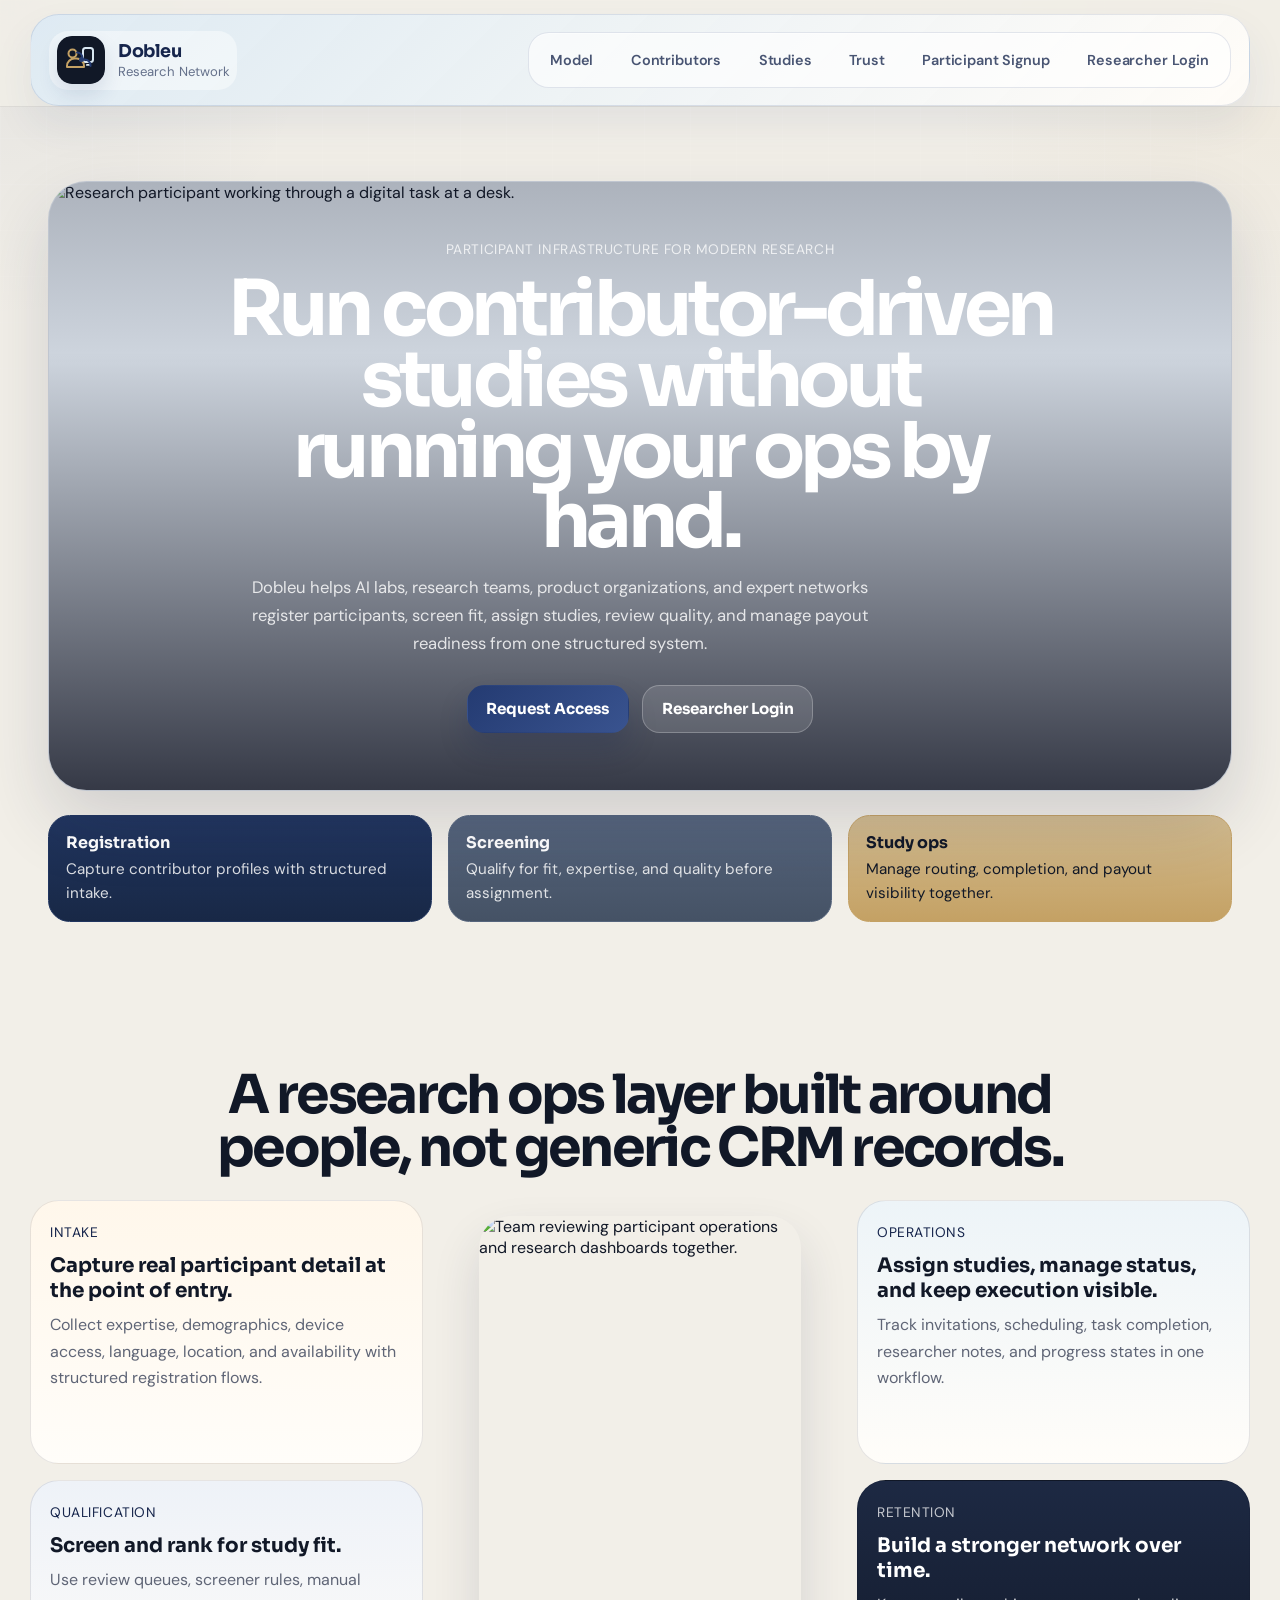
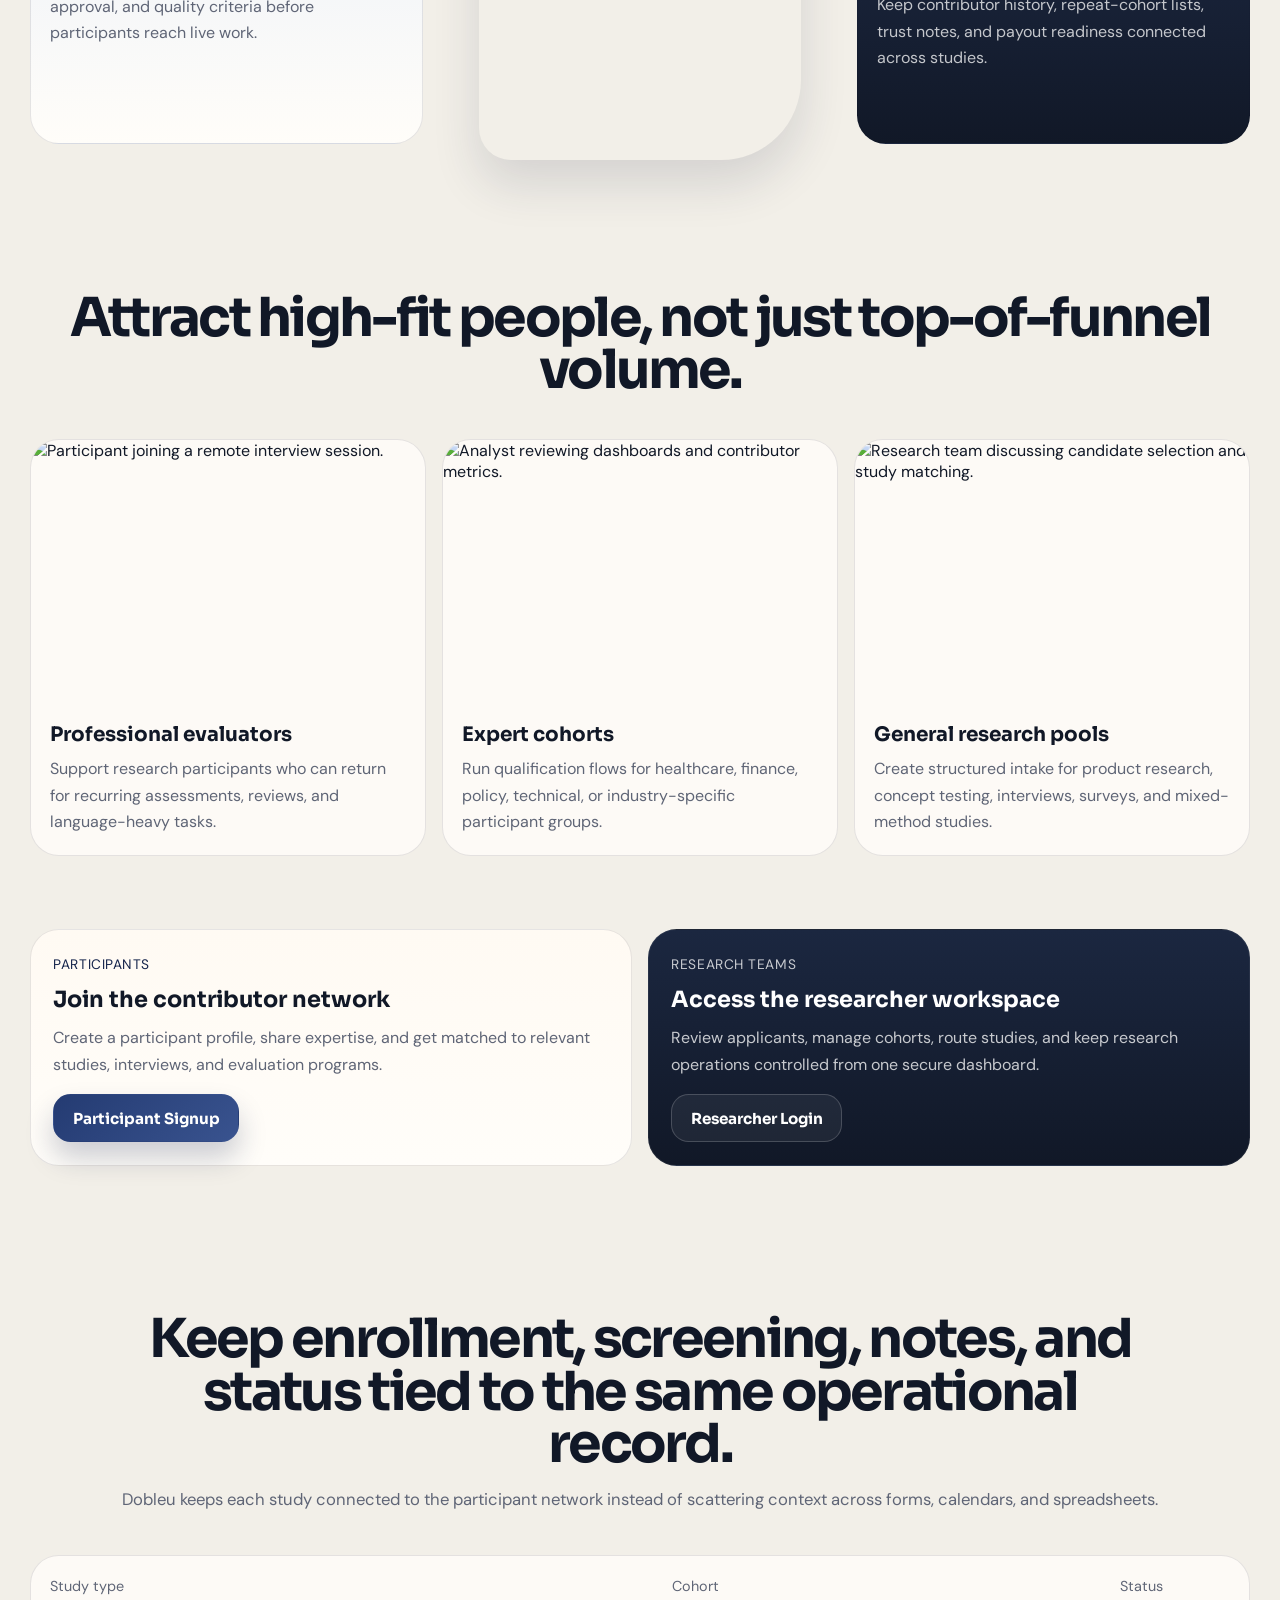
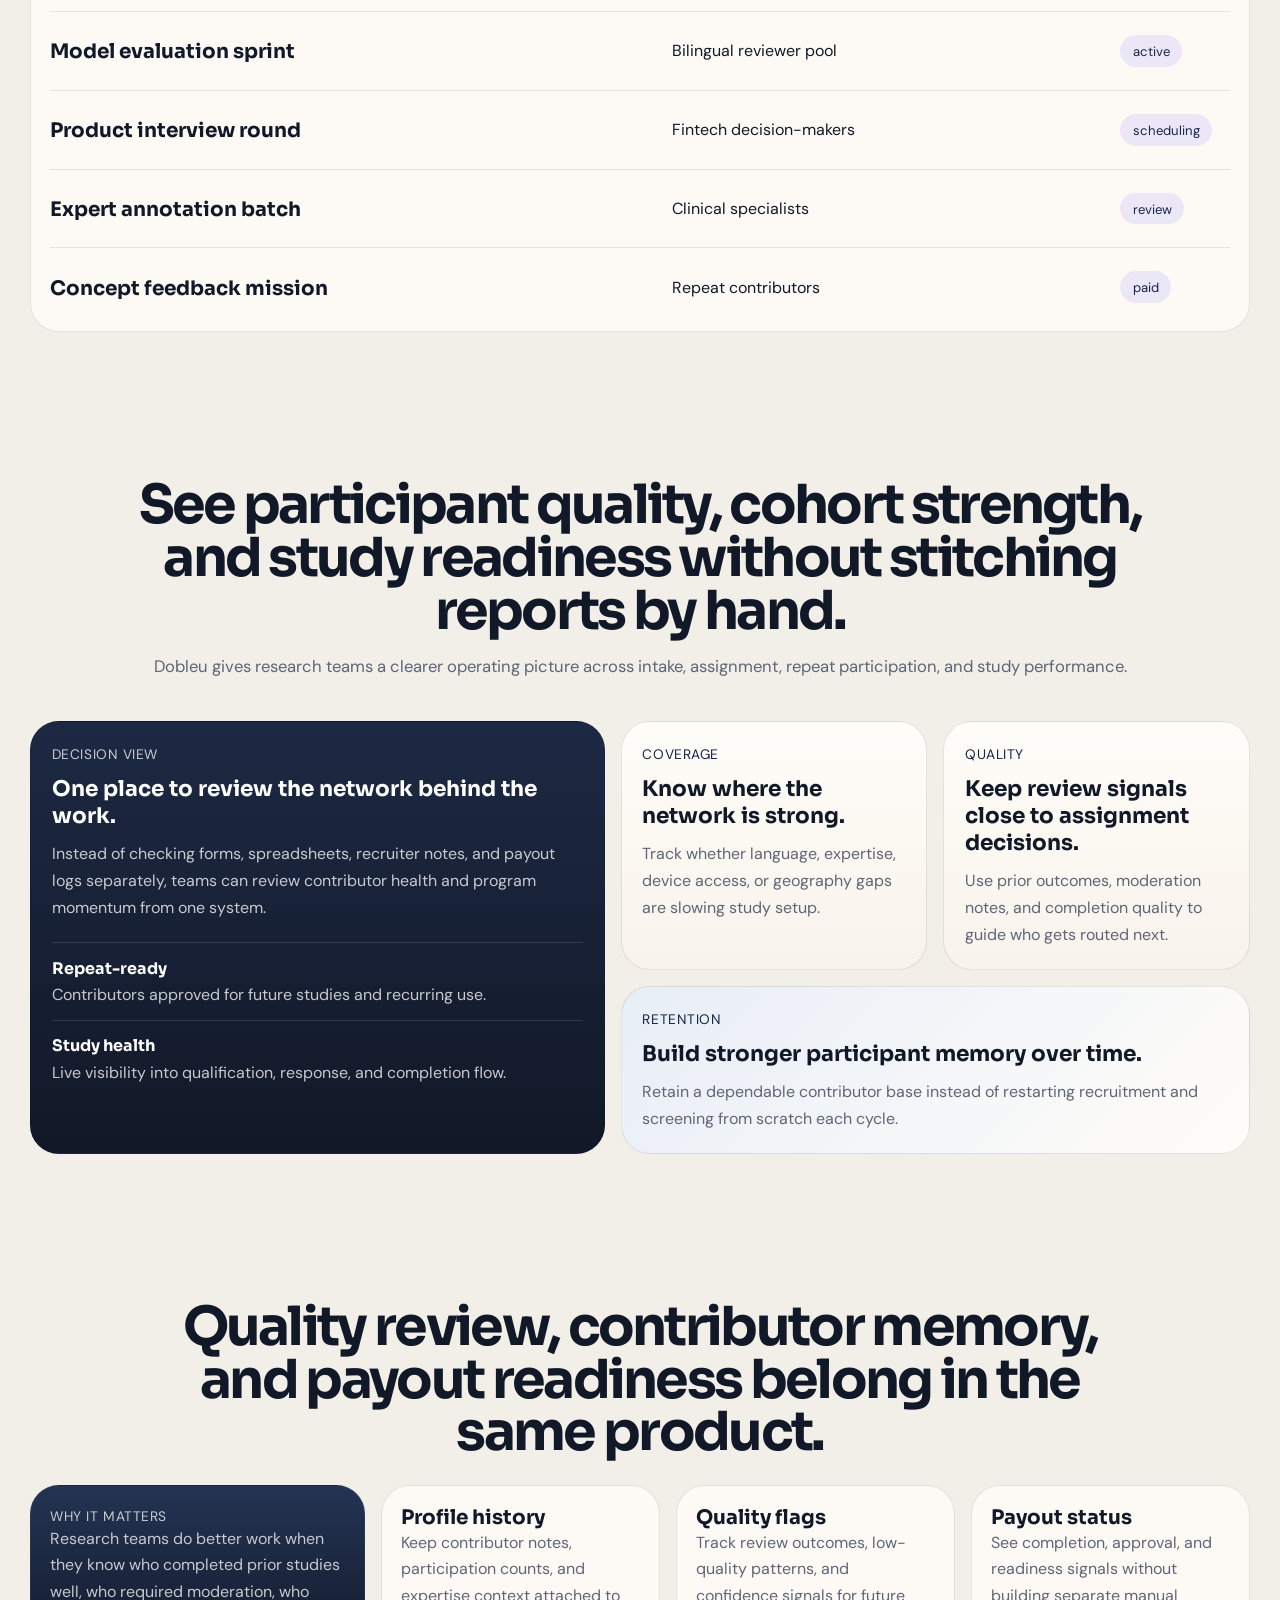
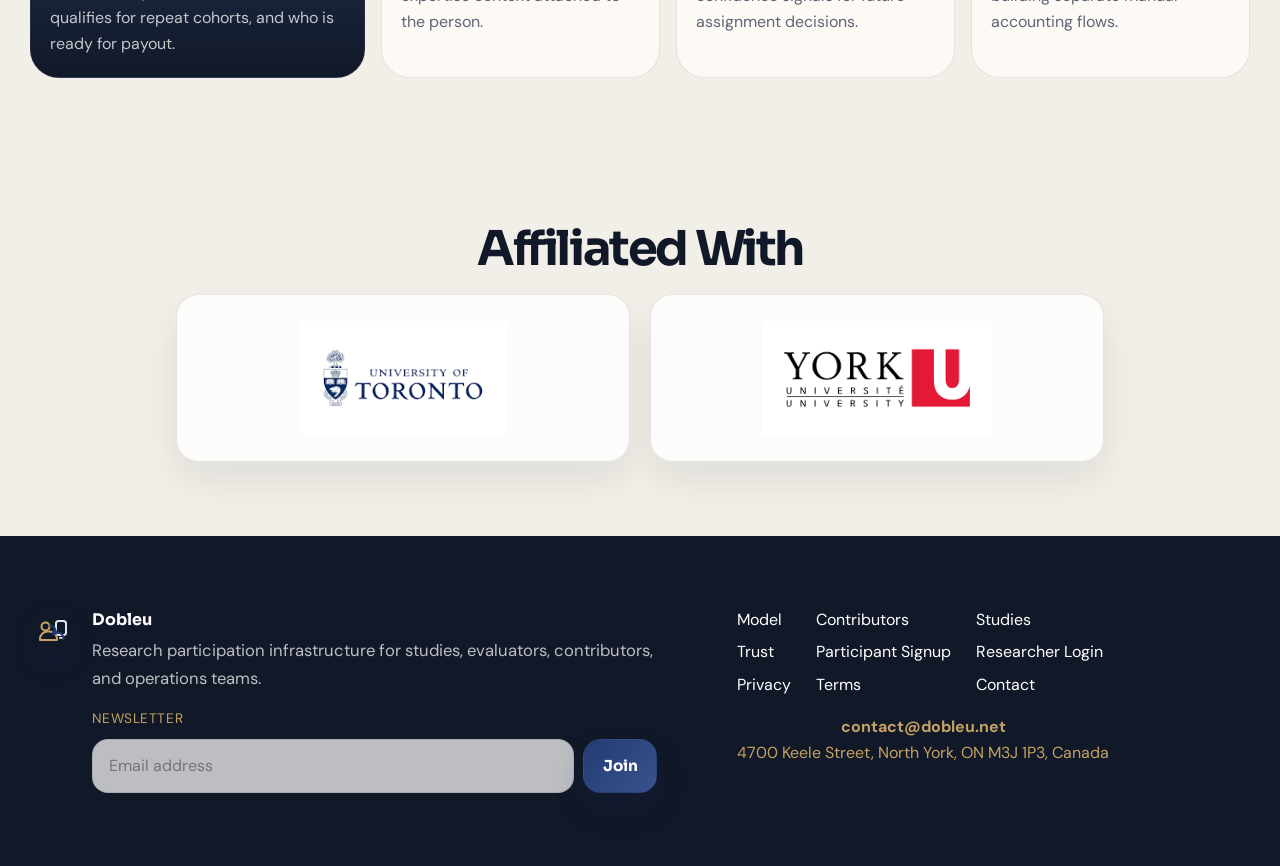
==== index.html @ b77b62df "Refine Dobleu website navigation and content" ====
<!DOCTYPE html>
<html lang="en">
<head>
  <meta charset="UTF-8">
  <meta name="viewport" content="width=device-width, initial-scale=1.0">
  <meta name="description" content="Dobleu is a research participation platform for vetted contributors, study operations, AI evaluations, and expert feedback programs.">
  <title>Dobleu | Research Network</title>
  <link rel="preconnect" href="https://fonts.googleapis.com">
  <link rel="preconnect" href="https://fonts.gstatic.com" crossorigin>
  <link href="https://fonts.googleapis.com/css2?family=Sora:wght@500;600;700;800&family=DM+Sans:wght@400;500;700&display=swap" rel="stylesheet">
  <link rel="icon" href="logo-mark.svg" type="image/svg+xml">
  <link rel="stylesheet" href="style.css">
</head>
<body>
  <div class="site-chrome"></div>
  <header class="site-header">
    <div class="shell nav-shell">
      <a class="brand-link" href="./index.html" aria-label="Dobleu home">
        <img class="brand-mark" src="logo-mark.svg" alt="Dobleu logo">
        <div class="brand-copy">
          <span class="brand-name">Dobleu</span>
          <span class="brand-subtitle">Research Network</span>
        </div>
      </a>
      <nav class="main-nav" aria-label="Primary navigation">
        <a href="./index.html#platform">Model</a>
        <a href="./index.html#contributors">Contributors</a>
        <a href="./index.html#studies">Studies</a>
        <a href="./index.html#trust">Trust</a>
        <a href="./participant-signup.html">Participant Signup</a>
        <a href="./researcher-login.html">Researcher Login</a>
      </nav>
    </div>
  </header>

  <main>
    <section class="hero-grid">
      <div class="shell hero-shell">
        <div class="hero-surface">
          <img class="hero-background-image" src="https://images.pexels.com/photos/3184465/pexels-photo-3184465.jpeg?auto=compress&cs=tinysrgb&w=1600" alt="Research participant working through a digital task at a desk.">
          <div class="hero-surface-overlay">
            <div class="hero-copy">
              <span class="eyebrow">Participant infrastructure for modern research</span>
              <h1>Run contributor-driven studies without running your ops by hand.</h1>
              <p class="hero-intro">Dobleu helps AI labs, research teams, product organizations, and expert networks register participants, screen fit, assign studies, review quality, and manage payout readiness from one structured system.</p>
              <div class="hero-actions">
                <a class="button button-solid" href="./contact.html">Request Access</a>
                <a class="button button-outline" href="./researcher-login.html">Researcher Login</a>
              </div>
            </div>
          </div>
        </div>

        <div class="hero-proof">
          <div class="hero-proof-item hero-proof-navy">
            <strong>Registration</strong>
            <span>Capture contributor profiles with structured intake.</span>
          </div>
          <div class="hero-proof-item hero-proof-slate">
            <strong>Screening</strong>
            <span>Qualify for fit, expertise, and quality before assignment.</span>
          </div>
          <div class="hero-proof-item hero-proof-gold">
            <strong>Study ops</strong>
            <span>Manage routing, completion, and payout visibility together.</span>
          </div>
        </div>
      </div>
    </section>

    <section class="platform-stage" id="platform">
      <div class="shell platform-shell">
        <div class="section-heading section-heading-tight">
          <h2>A research ops layer built around people, not generic CRM records.</h2>
        </div>
        <div class="platform-frame">
          <div class="platform-column">
            <article class="tile tile-cream">
              <span class="mini-label">Intake</span>
              <h3>Capture real participant detail at the point of entry.</h3>
              <p>Collect expertise, demographics, device access, language, location, and availability with structured registration flows.</p>
            </article>
            <article class="tile tile-lilac">
              <span class="mini-label">Qualification</span>
              <h3>Screen and rank for study fit.</h3>
              <p>Use review queues, screener rules, manual approval, and quality criteria before participants reach live work.</p>
            </article>
          </div>
          <div class="platform-center">
            <figure class="platform-photo">
              <img src="https://images.pexels.com/photos/3183153/pexels-photo-3183153.jpeg?auto=compress&cs=tinysrgb&w=1200" alt="Team reviewing participant operations and research dashboards together.">
            </figure>
          </div>
          <div class="platform-column">
            <article class="tile tile-sky">
              <span class="mini-label">Operations</span>
              <h3>Assign studies, manage status, and keep execution visible.</h3>
              <p>Track invitations, scheduling, task completion, researcher notes, and progress states in one workflow.</p>
            </article>
            <article class="tile tile-ink">
              <span class="mini-label">Retention</span>
              <h3>Build a stronger network over time.</h3>
              <p>Keep contributor history, repeat-cohort lists, trust notes, and payout readiness connected across studies.</p>
            </article>
          </div>
        </div>
      </div>
    </section>

    <section class="contributors-stage" id="contributors">
      <div class="shell contributors-shell">
        <div class="section-heading">
          <h2>Attract high-fit people, not just top-of-funnel volume.</h2>
        </div>
        <div class="contributors-grid">
          <article class="contributor-card">
            <img class="card-image" src="https://images.unsplash.com/photo-1516321318423-f06f85e504b3?auto=format&fit=crop&w=1200&q=80" alt="Participant joining a remote interview session.">
            <h3>Professional evaluators</h3>
            <p>Support research participants who can return for recurring assessments, reviews, and language-heavy tasks.</p>
          </article>
          <article class="contributor-card">
            <img class="card-image" src="https://images.unsplash.com/photo-1552664730-d307ca884978?auto=format&fit=crop&w=1200&q=80" alt="Analyst reviewing dashboards and contributor metrics.">
            <h3>Expert cohorts</h3>
            <p>Run qualification flows for healthcare, finance, policy, technical, or industry-specific participant groups.</p>
          </article>
          <article class="contributor-card">
            <img class="card-image" src="https://images.unsplash.com/photo-1522202176988-66273c2fd55f?auto=format&fit=crop&w=1200&q=80" alt="Research team discussing candidate selection and study matching.">
            <h3>General research pools</h3>
            <p>Create structured intake for product research, concept testing, interviews, surveys, and mixed-method studies.</p>
          </article>
        </div>
      </div>
    </section>

    <section class="access-stage">
      <div class="shell access-shell">
        <article class="access-card access-card-participant">
          <span class="mini-label">Participants</span>
          <h3>Join the contributor network</h3>
          <p>Create a participant profile, share expertise, and get matched to relevant studies, interviews, and evaluation programs.</p>
          <a class="button button-solid" href="./participant-signup.html">Participant Signup</a>
        </article>
        <article class="access-card access-card-researcher">
          <span class="mini-label">Research teams</span>
          <h3>Access the researcher workspace</h3>
          <p>Review applicants, manage cohorts, route studies, and keep research operations controlled from one secure dashboard.</p>
          <a class="button button-outline-dark" href="./researcher-login.html">Researcher Login</a>
        </article>
      </div>
    </section>

    <section class="studies-stage" id="studies">
      <div class="shell studies-shell">
        <div class="section-heading section-heading-wide">
          <h2>Keep enrollment, screening, notes, and status tied to the same operational record.</h2>
          <p class="section-copy">Dobleu keeps each study connected to the participant network instead of scattering context across forms, calendars, and spreadsheets.</p>
        </div>
        <div class="study-board">
          <div class="study-row study-row-head">
            <span>Study type</span>
            <span>Cohort</span>
            <span>Status</span>
          </div>
          <div class="study-row">
            <strong>Model evaluation sprint</strong>
            <span>Bilingual reviewer pool</span>
            <em>active</em>
          </div>
          <div class="study-row">
            <strong>Product interview round</strong>
            <span>Fintech decision-makers</span>
            <em>scheduling</em>
          </div>
          <div class="study-row">
            <strong>Expert annotation batch</strong>
            <span>Clinical specialists</span>
            <em>review</em>
          </div>
          <div class="study-row">
            <strong>Concept feedback mission</strong>
            <span>Repeat contributors</span>
            <em>paid</em>
          </div>
        </div>
      </div>
    </section>

    <section class="insight-stage" id="insights">
      <div class="shell insight-shell">
        <div class="section-heading section-heading-wide">
          <h2>See participant quality, cohort strength, and study readiness without stitching reports by hand.</h2>
          <p class="section-copy">Dobleu gives research teams a clearer operating picture across intake, assignment, repeat participation, and study performance.</p>
        </div>
        <div class="insight-layout">
          <article class="insight-summary">
            <span class="mini-label">Decision view</span>
            <h3>One place to review the network behind the work.</h3>
            <p>Instead of checking forms, spreadsheets, recruiter notes, and payout logs separately, teams can review contributor health and program momentum from one system.</p>
            <div class="insight-metrics">
              <div>
                <strong>Repeat-ready</strong>
                <span>Contributors approved for future studies and recurring use.</span>
              </div>
              <div>
                <strong>Study health</strong>
                <span>Live visibility into qualification, response, and completion flow.</span>
              </div>
            </div>
          </article>
          <div class="insight-cards">
            <article class="insight-card">
              <span class="mini-label">Coverage</span>
              <h3>Know where the network is strong.</h3>
              <p>Track whether language, expertise, device access, or geography gaps are slowing study setup.</p>
            </article>
            <article class="insight-card">
              <span class="mini-label">Quality</span>
              <h3>Keep review signals close to assignment decisions.</h3>
              <p>Use prior outcomes, moderation notes, and completion quality to guide who gets routed next.</p>
            </article>
            <article class="insight-card insight-card-highlight">
              <span class="mini-label">Retention</span>
              <h3>Build stronger participant memory over time.</h3>
              <p>Retain a dependable contributor base instead of restarting recruitment and screening from scratch each cycle.</p>
            </article>
          </div>
        </div>
      </div>
    </section>

    <section class="trust-stage" id="trust">
      <div class="shell trust-shell">
        <div class="section-heading section-heading-tight">
          <h2>Quality review, contributor memory, and payout readiness belong in the same product.</h2>
        </div>
        <div class="trust-layout">
          <article class="trust-card trust-card-dark">
            <span class="mini-label">Why it matters</span>
            <p>Research teams do better work when they know who completed prior studies well, who required moderation, who qualifies for repeat cohorts, and who is ready for payout.</p>
          </article>
          <article class="trust-card">
            <strong>Profile history</strong>
            <p>Keep contributor notes, participation counts, and expertise context attached to the person.</p>
          </article>
          <article class="trust-card">
            <strong>Quality flags</strong>
            <p>Track review outcomes, low-quality patterns, and confidence signals for future assignment decisions.</p>
          </article>
          <article class="trust-card">
            <strong>Payout status</strong>
            <p>See completion, approval, and readiness signals without building separate manual accounting flows.</p>
          </article>
        </div>
      </div>
    </section>

    <section class="subscribe-stage" id="subscribe">
      <div class="shell close-shell">
        <div class="affiliate-stage">
          <h2>Affiliated With</h2>
          <div class="affiliate-panel" aria-label="Affiliated with">
            <img src="./uoftlo.png" alt="University of Toronto logo">
            <img src="./yorku.png" alt="York University logo">
          </div>
        </div>
      </div>
    </section>
  </main>

  <footer class="site-footer">
    <div class="shell footer-shell">
      <div class="footer-brand">
        <img class="brand-mark" src="logo-mark.svg" alt="Dobleu logo">
        <div>
          <div class="footer-brand-text">
            <strong>Dobleu</strong>
            <p>Research participation infrastructure for studies, evaluators, contributors, and operations teams.</p>
          </div>
          <form class="footer-newsletter" action="#" method="post">
            <label for="footer-newsletter-email">Newsletter</label>
            <div class="footer-newsletter-row">
              <input id="footer-newsletter-email" type="email" name="footer-newsletter-email" placeholder="Email address" required>
              <button class="button button-solid" type="submit">Join</button>
            </div>
          </form>
        </div>
      </div>
      <div class="footer-links">
        <a href="./index.html#platform">Model</a>
        <a href="./index.html#contributors">Contributors</a>
        <a href="./index.html#studies">Studies</a>
        <a href="./index.html#trust">Trust</a>
        <a href="./participant-signup.html">Participant Signup</a>
        <a href="./researcher-login.html">Researcher Login</a>
        <a href="./privacy.html">Privacy</a>
        <a href="./terms.html">Terms</a>
        <a href="./contact.html">Contact</a>
        <div class="footer-contact-meta">
          <a href="mailto:contact@dobleu.net">contact@dobleu.net</a>
          <p>4700 Keele Street, North York, ON M3J 1P3, Canada</p>
        </div>
      </div>
    </div>
  </footer>

  <script src="script.js"></script>
</body>
</html>
---- style.css ----
:root {
  --bg: #f2efe8;
  --surface: #fffcf7;
  --surface-2: #ebe3d7;
  --ink: #111827;
  --muted: #5f6576;
  --line: rgba(15, 18, 32, 0.1);
  --violet: #243b72;
  --violet-deep: #16254c;
  --pink: #92724d;
  --cyan: #d9e7f2;
  --gold: #c4a164;
  --night: #111827;
  --night-2: #1b2740;
  --white: #ffffff;
}

*,
*::before,
*::after {
  box-sizing: border-box;
}

html {
  scroll-behavior: smooth;
}

body {
  margin: 0;
  font-family: "DM Sans", sans-serif;
  color: var(--ink);
  background:
    radial-gradient(circle at top left, rgba(36, 59, 114, 0.07), transparent 20rem),
    radial-gradient(circle at top right, rgba(196, 161, 100, 0.1), transparent 22rem),
    var(--bg);
}

img {
  display: block;
  max-width: 100%;
}

a {
  color: inherit;
}

button,
input,
textarea {
  font: inherit;
}

h1,
h2,
h3,
strong,
.brand-name,
.button {
  font-family: "Sora", sans-serif;
  font-weight: 700;
}

h1,
h2,
h3,
p {
  margin: 0;
}

.shell {
  width: min(1220px, calc(100% - 2rem));
  margin: 0 auto;
}

.site-chrome {
  position: fixed;
  inset: 0;
  pointer-events: none;
  background:
    linear-gradient(rgba(255, 255, 255, 0.26) 1px, transparent 1px),
    linear-gradient(90deg, rgba(255, 255, 255, 0.26) 1px, transparent 1px);
  background-size: 46px 46px;
  mask-image: linear-gradient(180deg, rgba(0, 0, 0, 0.4), transparent 82%);
  z-index: 0;
}

.site-header,
main,
.site-footer {
  position: relative;
  z-index: 1;
}

.site-header {
  position: sticky;
  top: 0;
  z-index: 30;
  padding-top: 0.9rem;
  background: rgba(242, 239, 232, 0.86);
  backdrop-filter: blur(18px);
  border-bottom: 1px solid rgba(15, 18, 32, 0.08);
}

.nav-shell {
  display: flex;
  align-items: center;
  justify-content: space-between;
  gap: 1.1rem;
  min-height: 5.6rem;
  padding: 0.95rem 1.15rem;
  border: 1px solid rgba(36, 59, 114, 0.12);
  border-radius: 1.8rem;
  background:
    linear-gradient(135deg, rgba(217, 231, 242, 0.85), rgba(255, 252, 247, 0.92)),
    rgba(255, 255, 255, 0.88);
  box-shadow: 0 20px 40px rgba(36, 59, 114, 0.08);
}

.brand-link,
.brand-copy {
  display: flex;
  align-items: center;
}

.brand-link {
  gap: 0.85rem;
  text-decoration: none;
  padding: 0.35rem 0.45rem;
  border-radius: 1.2rem;
  background: rgba(255, 255, 255, 0.42);
}

.brand-mark {
  width: 3rem;
  height: 3rem;
  border-radius: 0.95rem;
  box-shadow: 0 10px 20px rgba(36, 59, 114, 0.12);
}

.brand-copy {
  flex-direction: column;
  align-items: flex-start;
  gap: 0.1rem;
}

.brand-name {
  font-size: 1.1rem;
  color: var(--violet-deep);
  letter-spacing: -0.03em;
}

.brand-subtitle {
  color: rgba(22, 37, 76, 0.64);
  font-size: 0.82rem;
}

.main-nav {
  display: flex;
  align-items: center;
  gap: 0.45rem;
  padding: 0.35rem;
  border: 1px solid rgba(36, 59, 114, 0.12);
  border-radius: 1.3rem;
  background: rgba(255, 255, 255, 0.62);
  box-shadow: inset 0 1px 0 rgba(255, 255, 255, 0.45);
}

.main-nav a,
.footer-links a {
  text-decoration: none;
}

.main-nav a {
  padding: 0.78rem 0.95rem;
  border-radius: 0.95rem;
  color: rgba(22, 37, 76, 0.78);
  font-size: 0.9rem;
  font-weight: 600;
  letter-spacing: -0.01em;
  transition: background-color 160ms ease, color 160ms ease, transform 160ms ease, box-shadow 160ms ease;
}

.main-nav a:hover,
.main-nav a:focus-visible {
  color: var(--violet-deep);
  background: rgba(217, 231, 242, 0.92);
  box-shadow: inset 0 0 0 1px rgba(36, 59, 114, 0.08);
  transform: translateY(-1px);
}

.button {
  display: inline-flex;
  align-items: center;
  justify-content: center;
  min-height: 3rem;
  padding: 0 1.15rem;
  border-radius: 1.1rem;
  border: 1px solid transparent;
  text-decoration: none;
  font-size: 0.95rem;
}

.button-solid {
  color: var(--white);
  background: linear-gradient(135deg, var(--violet), #39538f);
  box-shadow: 0 16px 28px rgba(22, 37, 76, 0.22);
}

.site-header .button-solid {
  min-height: 3.1rem;
  padding: 0 1.35rem;
  border-radius: 1rem;
  background: linear-gradient(135deg, #243b72, #39538f);
  box-shadow: 0 14px 28px rgba(36, 59, 114, 0.2);
}

.button-outline {
  color: var(--ink);
  background: rgba(255, 255, 255, 0.7);
  border-color: var(--line);
}

.button-outline-dark {
  color: var(--white);
  background: rgba(255, 255, 255, 0.06);
  border-color: rgba(255, 255, 255, 0.18);
}

.eyebrow,
.mini-label,
.footer-newsletter label,
.newsletter-panel span,
.contact-form-panel span {
  display: inline-block;
  font-size: 0.86rem;
  letter-spacing: 0.04em;
  text-transform: uppercase;
}

.eyebrow,
.mini-label {
  color: var(--violet-deep);
}

.hero-grid,
.platform-stage,
.contributors-stage,
.studies-stage,
.insight-stage,
.trust-stage,
.subscribe-stage,
.close-stage,
.page-hero,
.contact-stage,
.legal-stage,
.site-footer {
  padding: 4.6rem 0;
}

.hero-shell {
  display: grid;
  gap: 1.5rem;
  align-items: start;
  max-width: 74rem;
}

.hero-surface {
  position: relative;
  overflow: hidden;
  min-height: 38rem;
  border: 1px solid rgba(15, 18, 32, 0.08);
  border-radius: 2.4rem;
  background: #cfd6df;
  box-shadow: 0 30px 70px rgba(32, 39, 69, 0.16);
}

.hero-background-image {
  width: 100%;
  height: 100%;
  min-height: 38rem;
  object-fit: cover;
}

.hero-surface-overlay {
  position: absolute;
  inset: 0;
  display: grid;
  place-items: center;
  padding: 2rem;
  background:
    linear-gradient(180deg, rgba(15, 18, 32, 0.18), transparent 30%),
    linear-gradient(180deg, transparent 28%, rgba(15, 18, 32, 0.8));
}

.hero-copy {
  padding-top: 0;
  max-width: 52rem;
  margin: 0 auto;
  text-align: center;
  color: var(--white);
}

.hero-copy .eyebrow,
.section-heading .eyebrow {
  margin-bottom: 1rem;
}

.hero-copy h1,
.page-hero h1 {
  font-size: clamp(3rem, 6vw, 5.4rem);
  line-height: 0.92;
  letter-spacing: -0.06em;
  margin-bottom: 1rem;
}

.hero-intro,
.section-copy,
.close-actions p,
.footer-brand p {
  color: var(--muted);
  line-height: 1.7;
  font-size: 1.04rem;
}

.hero-copy .eyebrow,
.hero-copy .hero-intro,
.hero-copy h1 {
  color: var(--white);
}

.hero-copy .eyebrow {
  color: rgba(255, 255, 255, 0.76);
}

.hero-copy .hero-intro {
  max-width: 42rem;
  color: rgba(255, 255, 255, 0.82);
}

.hero-actions {
  display: flex;
  justify-content: center;
  gap: 0.85rem;
  margin-top: 1.7rem;
}

.hero-copy .button-outline {
  color: var(--white);
  background: rgba(255, 255, 255, 0.12);
  border-color: rgba(255, 255, 255, 0.24);
}

.tile,
.contributor-card,
.study-board,
.trust-card,
.newsletter-panel,
.contact-brief,
.contact-form-panel,
.legal-card-panel {
  border-radius: 1.8rem;
}

.tile,
.contributor-card,
.study-board,
.trust-card,
.newsletter-panel,
.contact-brief,
.contact-form-panel,
.legal-card-panel {
  border: 1px solid var(--line);
  background: rgba(255, 253, 249, 0.8);
}

.platform-photo img,
.contact-hero-image {
  width: 100%;
  height: 100%;
  object-fit: cover;
}

.card-image {
  width: 100%;
  height: auto;
  object-fit: cover;
}

.hero-proof {
  display: grid;
  grid-template-columns: repeat(3, minmax(0, 1fr));
  gap: 1rem;
}

.hero-proof-item {
  padding: 1rem 1.05rem;
  border: 1px solid var(--line);
  border-radius: 1.35rem;
  background: rgba(255, 255, 255, 0.56);
}

.hero-proof-item strong {
  display: block;
  margin-bottom: 0.35rem;
  font-size: 1rem;
}

.hero-proof-item span {
  color: var(--muted);
  line-height: 1.55;
  font-size: 0.95rem;
}

.hero-proof-navy {
  background: linear-gradient(180deg, #21355f, #182846);
  border-color: #21355f;
}

.hero-proof-slate {
  background: linear-gradient(180deg, #56657d, #455265);
  border-color: #56657d;
}

.hero-proof-gold {
  background: linear-gradient(180deg, #d3bc90, #c4a164);
  border-color: #c4a164;
}

.hero-proof-navy strong,
.hero-proof-slate strong,
.hero-proof-gold strong {
  color: var(--white);
}

.hero-proof-navy span,
.hero-proof-slate span {
  color: rgba(255, 255, 255, 0.84);
}

.hero-proof-gold strong,
.hero-proof-gold span {
  color: var(--ink);
}

.section-heading {
  display: grid;
  gap: 0.9rem;
  margin-bottom: 1.6rem;
  justify-items: center;
  text-align: center;
}

.section-heading h2 {
  font-size: clamp(2.25rem, 4.2vw, 3.5rem);
  line-height: 0.98;
  letter-spacing: -0.05em;
}

.section-heading-tight {
  max-width: 58rem;
  margin-left: auto;
  margin-right: auto;
}

.section-heading-wide {
  max-width: 66rem;
  margin-left: auto;
  margin-right: auto;
}

.platform-frame {
  display: grid;
  grid-template-columns: minmax(0, 0.9fr) minmax(300px, 0.92fr) minmax(0, 0.9fr);
  gap: 1rem;
  align-items: stretch;
}

.platform-column {
  display: grid;
  gap: 1rem;
}

.tile {
  padding: 1.2rem;
  min-height: 15rem;
}

.tile h3,
.contributor-card h3,
.trust-card strong,
.study-row strong,
.contact-brief h2,
.legal-card-panel h2 {
  margin: 0.7rem 0 0.6rem;
  font-size: 1.25rem;
}

.tile p,
.contributor-card p,
.trust-card p,
.contact-list,
.contact-note a,
.legal-card-panel p {
  color: var(--muted);
  line-height: 1.65;
}

.tile-cream {
  background: linear-gradient(180deg, #fff7eb, #fffdf9);
}

.tile-lilac {
  background: linear-gradient(180deg, #eef2f8, #fffdf9);
}

.tile-sky {
  background: linear-gradient(180deg, #edf4f8, #fffdf9);
}

.tile-ink {
  background: linear-gradient(180deg, #1d2943, #111827);
  color: var(--white);
}

.tile-ink .mini-label,
.tile-ink p {
  color: rgba(255, 255, 255, 0.75);
}

.platform-center {
  min-height: 100%;
}

.platform-photo {
  height: 100%;
  min-height: 32rem;
  overflow: hidden;
  border-radius: 2rem 2rem 5rem 2rem;
  box-shadow: 0 24px 48px rgba(32, 39, 69, 0.14);
}

.contributors-shell {
  display: grid;
  gap: 1rem;
}

.contributors-grid {
  display: grid;
  grid-template-columns: repeat(3, minmax(0, 1fr));
  gap: 1rem;
}

.contributor-card {
  overflow: hidden;
  padding: 0 0 1.2rem;
}

.card-image {
  aspect-ratio: 16 / 11;
}

.contributor-card h3,
.contributor-card p {
  padding: 0 1.2rem;
}

.studies-shell {
  display: grid;
  gap: 1rem;
}

.study-board {
  overflow: hidden;
  padding: 0.3rem 1.2rem;
}

.study-row {
  display: grid;
  grid-template-columns: minmax(0, 1.4fr) minmax(180px, 1fr) 110px;
  gap: 0.8rem;
  align-items: center;
  padding: 1rem 0;
  border-bottom: 1px solid var(--line);
}

.study-row:last-child {
  border-bottom: 0;
}

.study-row-head {
  color: var(--muted);
  font-size: 0.9rem;
}

.study-row em {
  justify-self: start;
  padding: 0.5rem 0.8rem 0.42rem;
  border-radius: 999px;
  background: rgba(113, 88, 255, 0.12);
  color: var(--violet-deep);
  font-style: normal;
  font-size: 0.82rem;
}

.trust-layout {
  display: grid;
  grid-template-columns: 1.2fr repeat(3, 1fr);
  gap: 1rem;
}

.insight-shell {
  display: grid;
  gap: 1rem;
}

.insight-layout {
  display: grid;
  grid-template-columns: minmax(0, 1.05fr) minmax(0, 1.15fr);
  gap: 1rem;
  align-items: stretch;
}

.insight-summary,
.insight-card {
  padding: 1.3rem;
  border: 1px solid var(--line);
  border-radius: 1.8rem;
}

.insight-summary {
  background: linear-gradient(180deg, #1d2943, #111827);
  color: var(--white);
}

.insight-summary .mini-label,
.insight-summary p,
.insight-summary .insight-metrics span {
  color: rgba(255, 255, 255, 0.76);
}

.insight-summary h3,
.insight-card h3 {
  margin: 0.7rem 0 0.65rem;
  font-size: 1.35rem;
}

.insight-summary p,
.insight-card p {
  line-height: 1.7;
}

.insight-metrics {
  display: grid;
  gap: 0.9rem;
  margin-top: 1.3rem;
}

.insight-metrics div {
  display: grid;
  gap: 0.35rem;
  padding-top: 0.9rem;
  border-top: 1px solid rgba(255, 255, 255, 0.12);
}

.insight-metrics strong {
  font-size: 1rem;
}

.insight-cards {
  display: grid;
  grid-template-columns: repeat(2, minmax(0, 1fr));
  gap: 1rem;
}

.insight-card {
  background: linear-gradient(180deg, #fffdf9, #f8f3eb);
}

.insight-card-highlight {
  grid-column: 1 / -1;
  background: linear-gradient(135deg, #e8eef7, #fffdf9);
}

.insight-card p {
  color: var(--muted);
}

.trust-card {
  padding: 1.2rem;
}

.trust-card-dark {
  background: linear-gradient(180deg, #233352, #111827);
  color: var(--white);
  border-color: rgba(255, 255, 255, 0.06);
}

.access-stage {
  padding: 0 0 4.6rem;
}

.access-shell {
  display: grid;
  grid-template-columns: repeat(2, minmax(0, 1fr));
  gap: 1rem;
}

.access-card {
  padding: 1.4rem;
  border: 1px solid var(--line);
  border-radius: 1.8rem;
}

.access-card h3 {
  margin: 0.7rem 0;
  font-size: 1.4rem;
}

.access-card p {
  margin-bottom: 1rem;
  color: var(--muted);
  line-height: 1.7;
}

.access-card-participant {
  background: linear-gradient(180deg, #fffaf3, #fffdf9);
}

.access-card-researcher {
  background: linear-gradient(180deg, #1b2740, #111827);
  border-color: rgba(255, 255, 255, 0.06);
  color: var(--white);
}

.access-card-researcher .mini-label,
.access-card-researcher p {
  color: rgba(255, 255, 255, 0.76);
}

.trust-card-dark .mini-label,
.trust-card-dark p {
  color: rgba(255, 255, 255, 0.75);
}

.subscribe-shell {
  display: grid;
  grid-template-columns: minmax(0, 1fr) minmax(300px, 0.62fr);
  gap: 1rem;
  align-items: end;
}

.newsletter-panel,
.contact-form-panel,
.legal-card-panel,
.contact-brief {
  padding: 1.2rem;
}

.newsletter-panel,
.footer-newsletter {
  display: grid;
  gap: 0.75rem;
}

.newsletter-panel input,
.footer-newsletter input,
.contact-form-panel input,
.contact-form-panel textarea {
  width: 100%;
  min-height: 3rem;
  padding: 0.95rem 1rem;
  border-radius: 1rem;
  border: 1px solid var(--line);
  background: rgba(255, 255, 255, 0.72);
}

.close-shell {
  display: grid;
  grid-template-columns: minmax(0, 0.92fr) minmax(260px, 0.8fr);
  gap: 1rem;
  align-items: end;
}

.subscribe-stage .close-shell {
  grid-template-columns: 1fr;
  justify-items: center;
  align-items: center;
}

.close-shell h2 {
  font-size: clamp(2.1rem, 4vw, 3rem);
  line-height: 1.02;
  letter-spacing: -0.05em;
}

.close-actions {
  display: grid;
  gap: 1rem;
}

.affiliate-stage {
  display: grid;
  justify-items: center;
  gap: 1.25rem;
  width: min(100%, 58rem);
}

.affiliate-stage h2 {
  font-size: clamp(2.1rem, 4vw, 3rem);
  line-height: 1.02;
  letter-spacing: -0.05em;
  text-align: center;
}

.affiliate-panel {
  display: grid;
  grid-template-columns: repeat(2, minmax(260px, 1fr));
  gap: 1.2rem;
  align-items: stretch;
  width: 100%;
}

.affiliate-panel img {
  width: 100%;
  min-height: 10.5rem;
  max-height: 10.5rem;
  object-fit: contain;
  padding: 1.6rem 1.75rem;
  border-radius: 1.4rem;
  border: 1px solid var(--line);
  background: rgba(255, 255, 255, 0.82);
  box-shadow: 0 18px 36px rgba(17, 24, 39, 0.08);
}

.page-hero {
  padding-bottom: 2rem;
}

.page-hero-shell {
  display: grid;
}

.contact-shell {
  display: grid;
  grid-template-columns: minmax(0, 0.84fr) minmax(0, 1fr);
  gap: 1rem;
}

.contact-hero-image {
  aspect-ratio: 16 / 10;
  border-radius: 1.25rem;
  margin-bottom: 1rem;
}

.contact-list {
  margin: 1rem 0 0;
  padding-left: 1.2rem;
}

.contact-list li + li {
  margin-top: 0.45rem;
}

.contact-note {
  margin-top: 1.4rem;
  padding-top: 1rem;
  border-top: 1px solid var(--line);
}

.contact-note strong {
  display: block;
  margin-bottom: 0.45rem;
}

.contact-form-panel label {
  display: block;
  margin-bottom: 1rem;
}

.contact-form-panel textarea {
  resize: vertical;
}

.legal-shell {
  display: grid;
  grid-template-columns: repeat(2, minmax(0, 1fr));
  gap: 1rem;
}

.auth-stage {
  padding-top: 0;
}

.auth-shell {
  display: grid;
  grid-template-columns: minmax(0, 0.88fr) minmax(320px, 0.72fr);
  gap: 1rem;
  align-items: start;
}

.auth-panel,
.auth-aside {
  padding: 1.3rem;
  border: 1px solid var(--line);
  border-radius: 1.8rem;
  background: rgba(255, 253, 249, 0.84);
}

.auth-panel h2,
.auth-aside h2 {
  margin-bottom: 0.8rem;
  font-size: 1.5rem;
}

.auth-panel p,
.auth-aside p,
.auth-list li {
  color: var(--muted);
  line-height: 1.65;
}

.auth-form {
  display: grid;
  gap: 1rem;
  margin-top: 1rem;
}

.auth-form label {
  display: block;
}

.auth-form span {
  display: block;
  margin-bottom: 0.45rem;
  text-transform: none;
  letter-spacing: 0;
  font-size: 0.95rem;
  color: var(--ink);
}

.auth-form input,
.auth-form select,
.auth-form textarea {
  width: 100%;
  min-height: 3rem;
  padding: 0.95rem 1rem;
  border-radius: 1rem;
  border: 1px solid var(--line);
  background: rgba(255, 255, 255, 0.8);
}

.auth-form textarea {
  resize: vertical;
}

.auth-grid-two {
  display: grid;
  grid-template-columns: repeat(2, minmax(0, 1fr));
  gap: 1rem;
}

.auth-list {
  margin: 1rem 0 0;
  padding-left: 1.2rem;
}

.auth-list li + li {
  margin-top: 0.45rem;
}

.site-footer {
  background: var(--night);
  color: var(--white);
}

.footer-shell {
  display: grid;
  grid-template-columns: minmax(0, 1.1fr) minmax(0, 0.9fr);
  gap: 1.25rem 5rem;
  align-items: start;
}

.footer-brand {
  display: flex;
  gap: 0.85rem;
  align-items: flex-start;
  grid-column: 1 / 2;
}

.footer-brand > div {
  display: grid;
  gap: 0.8rem;
}

.footer-brand-text {
  display: grid;
  gap: 0.35rem;
}

.footer-brand p {
  color: rgba(255, 255, 255, 0.72);
}

.footer-links {
  display: grid;
  grid-template-columns: repeat(3, minmax(0, max-content));
  gap: 0.7rem 1.2rem;
  align-content: start;
  justify-self: start;
  justify-items: start;
  text-align: left;
}

.footer-contact-meta {
  grid-column: 1 / -1;
  display: grid;
  gap: 0.3rem;
  margin-top: 0.65rem;
  justify-items: start;
}

.footer-contact-meta a,
.footer-contact-meta p {
  color: var(--gold);
  text-decoration: none;
}

.footer-contact-meta a {
  justify-self: center;
  font-weight: 700;
}

.footer-newsletter label {
  color: var(--gold);
}

.footer-newsletter {
  min-width: 0;
  margin-top: 0.25rem;
}

.footer-newsletter-row {
  display: grid;
  grid-template-columns: minmax(0, 1fr) auto;
  gap: 0.6rem;
}

@media (max-width: 1120px) {
  .hero-shell,
  .platform-frame,
  .insight-layout,
  .trust-layout,
  .access-shell,
  .subscribe-shell,
  .close-shell,
  .contact-shell,
  .auth-shell,
  .legal-shell,
  .footer-shell {
    grid-template-columns: 1fr;
  }

  .platform-photo {
    min-height: 24rem;
  }
}

@media (max-width: 860px) {
  .nav-shell,
  .main-nav,
  .hero-actions,
  .contributors-grid,
  .auth-grid-two,
  .footer-newsletter-row {
    display: grid;
  }

  .site-header {
    padding-top: 0.6rem;
  }

  .nav-shell {
    padding: 1rem;
    gap: 0.9rem;
    justify-items: stretch;
  }

  .main-nav {
    gap: 0.5rem;
    padding: 0.55rem;
    justify-items: start;
  }

  .main-nav a,
  .site-header .button-solid {
    width: 100%;
    justify-content: flex-start;
  }

  .contributors-grid {
    grid-template-columns: 1fr;
  }

  .insight-cards {
    grid-template-columns: 1fr;
  }

  .insight-card-highlight {
    grid-column: auto;
  }

  .hero-proof {
    grid-template-columns: 1fr;
  }

  .study-row-head {
    display: none;
  }

  .study-row {
    grid-template-columns: 1fr;
    gap: 0.25rem;
  }

  .hero-copy {
    text-align: center;
    margin: 0 auto;
  }

  .hero-actions {
    justify-content: center;
  }

  .hero-surface,
  .hero-background-image {
    min-height: 26rem;
  }

  .footer-links {
    grid-template-columns: 1fr 1fr;
  }

  .affiliate-panel {
    grid-template-columns: 1fr;
  }
}
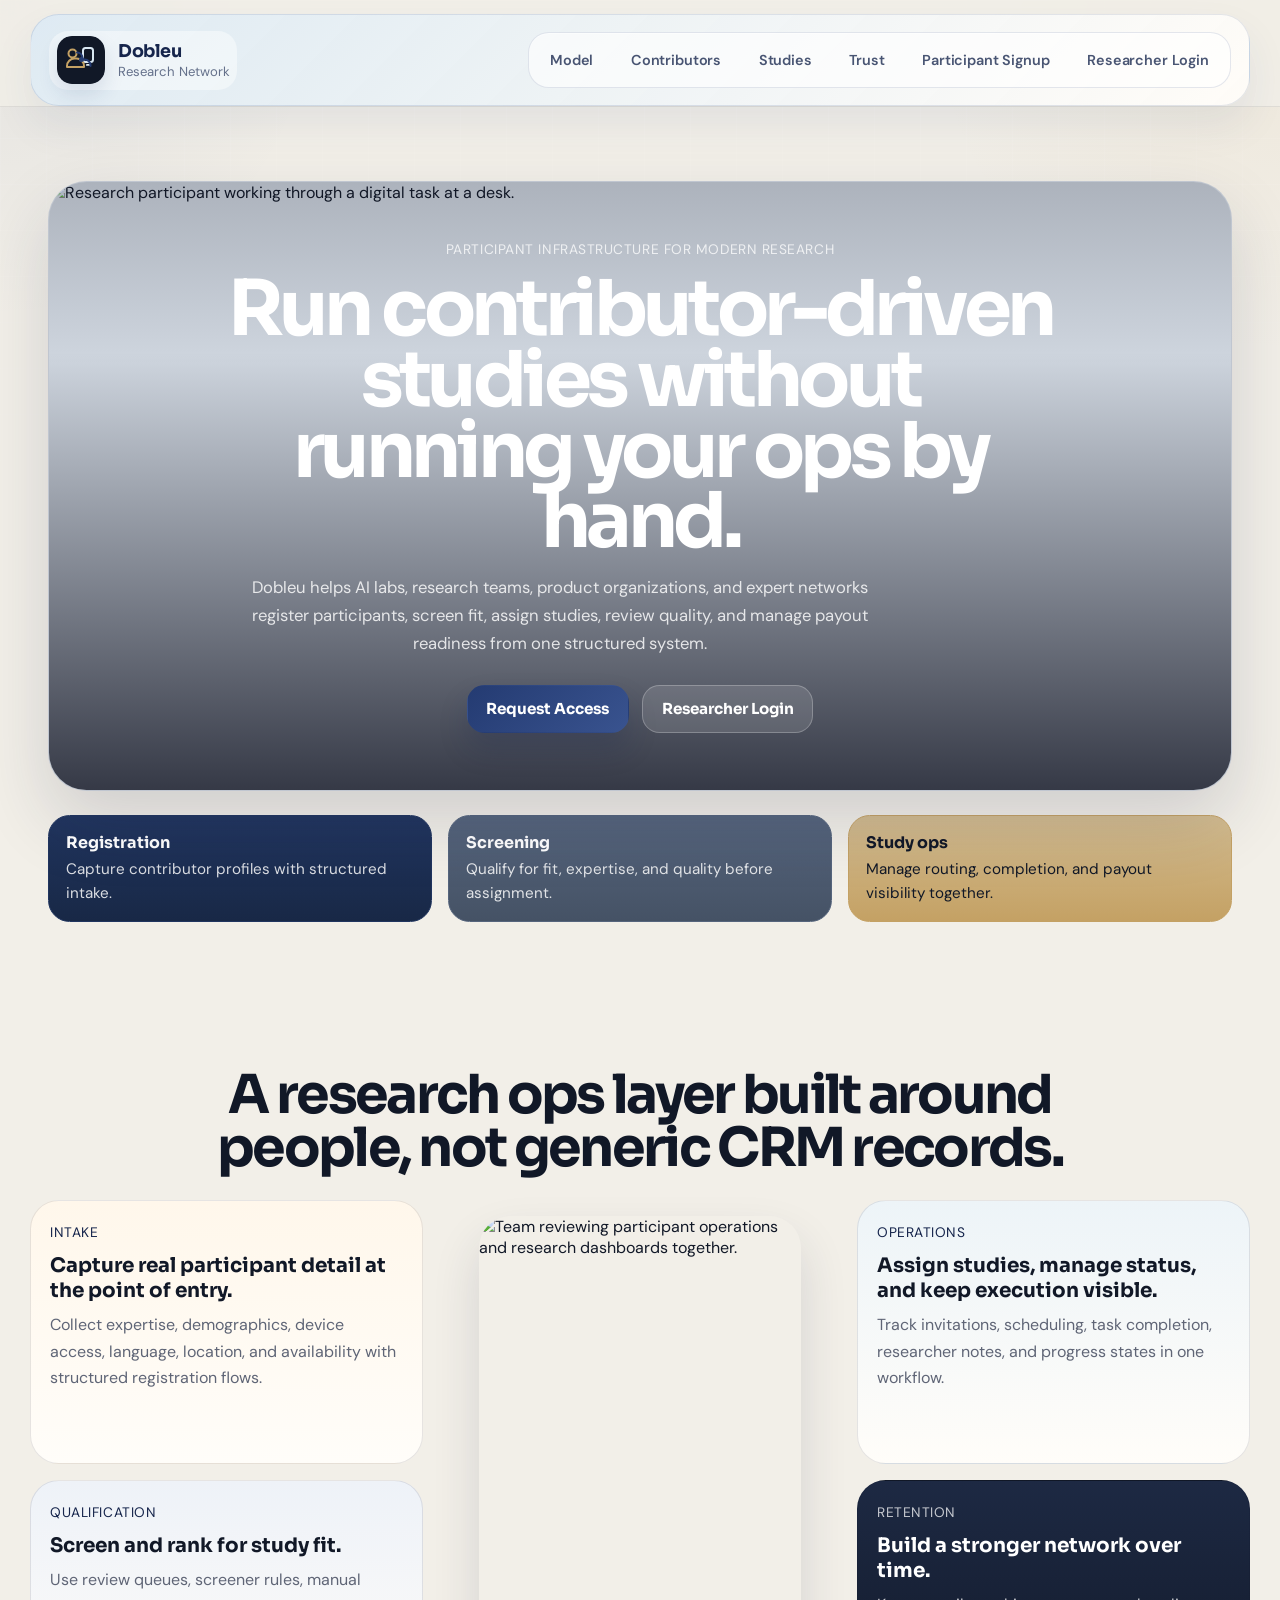
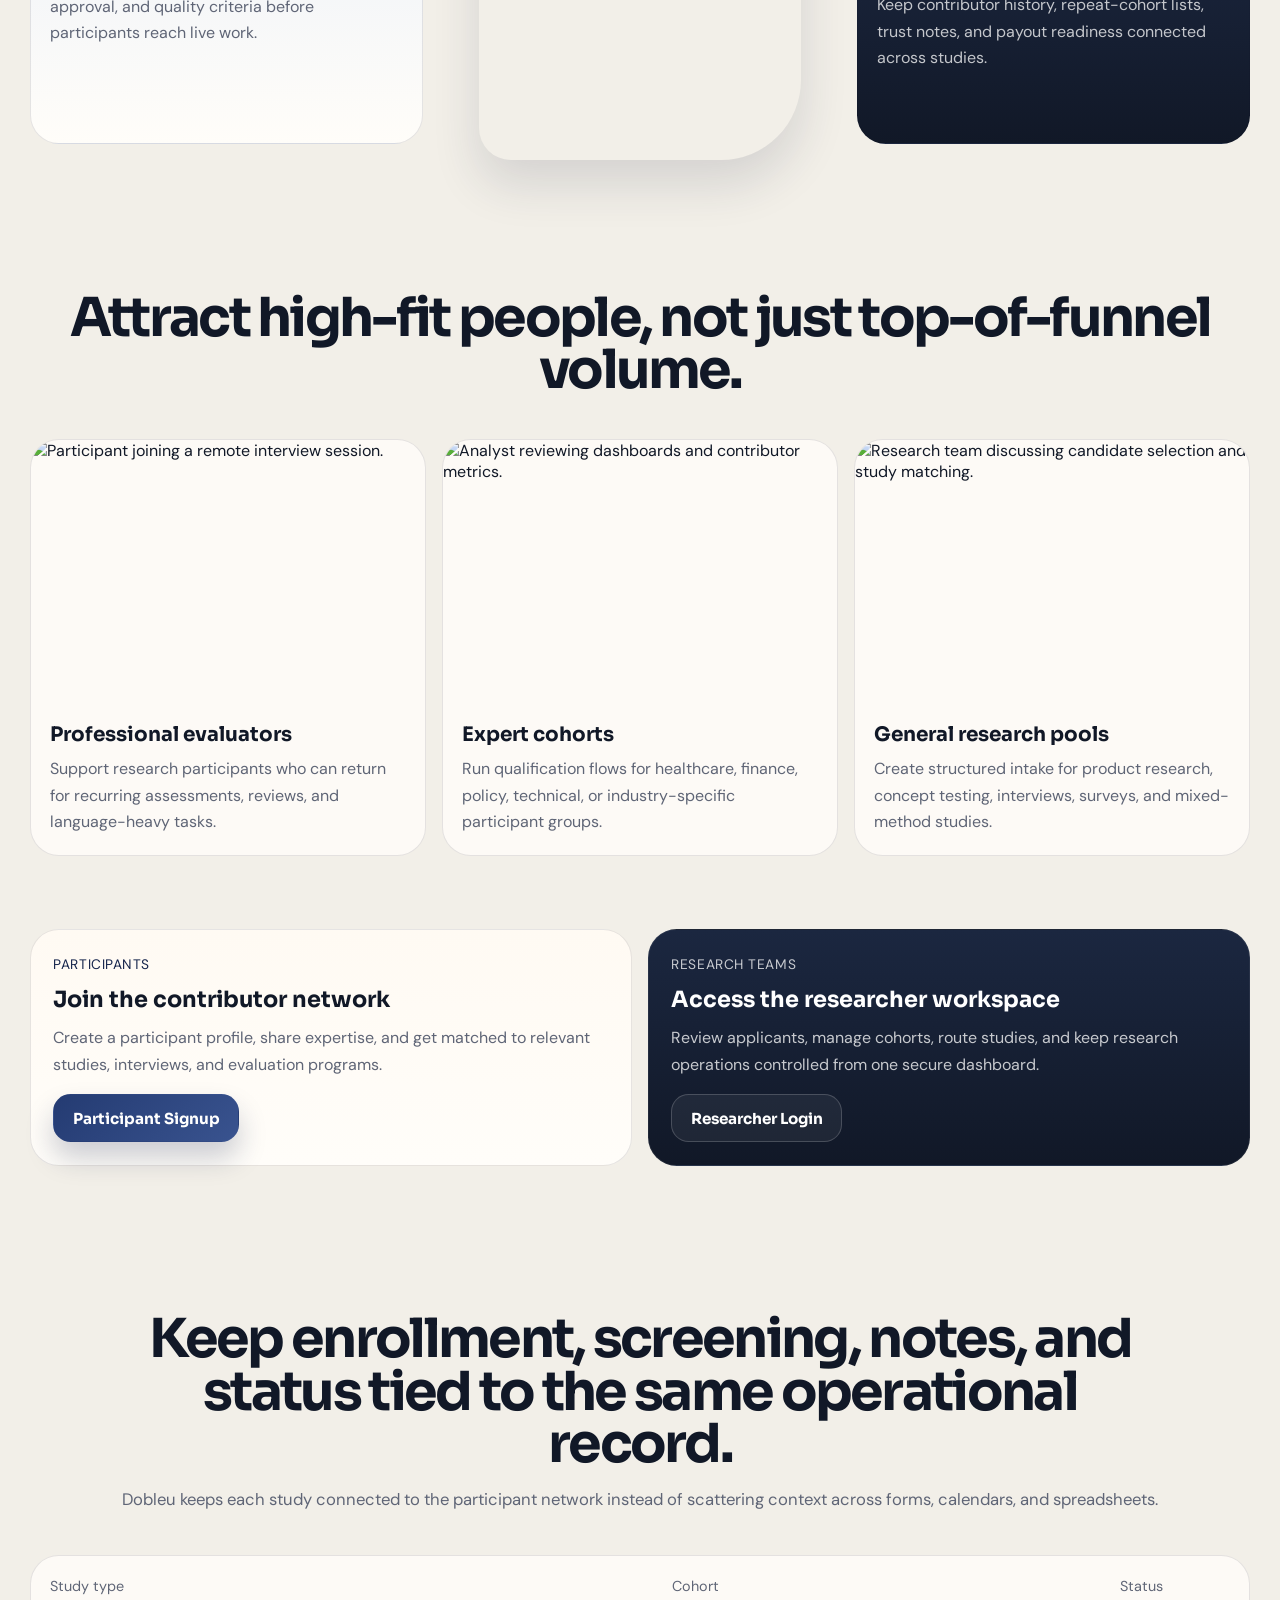
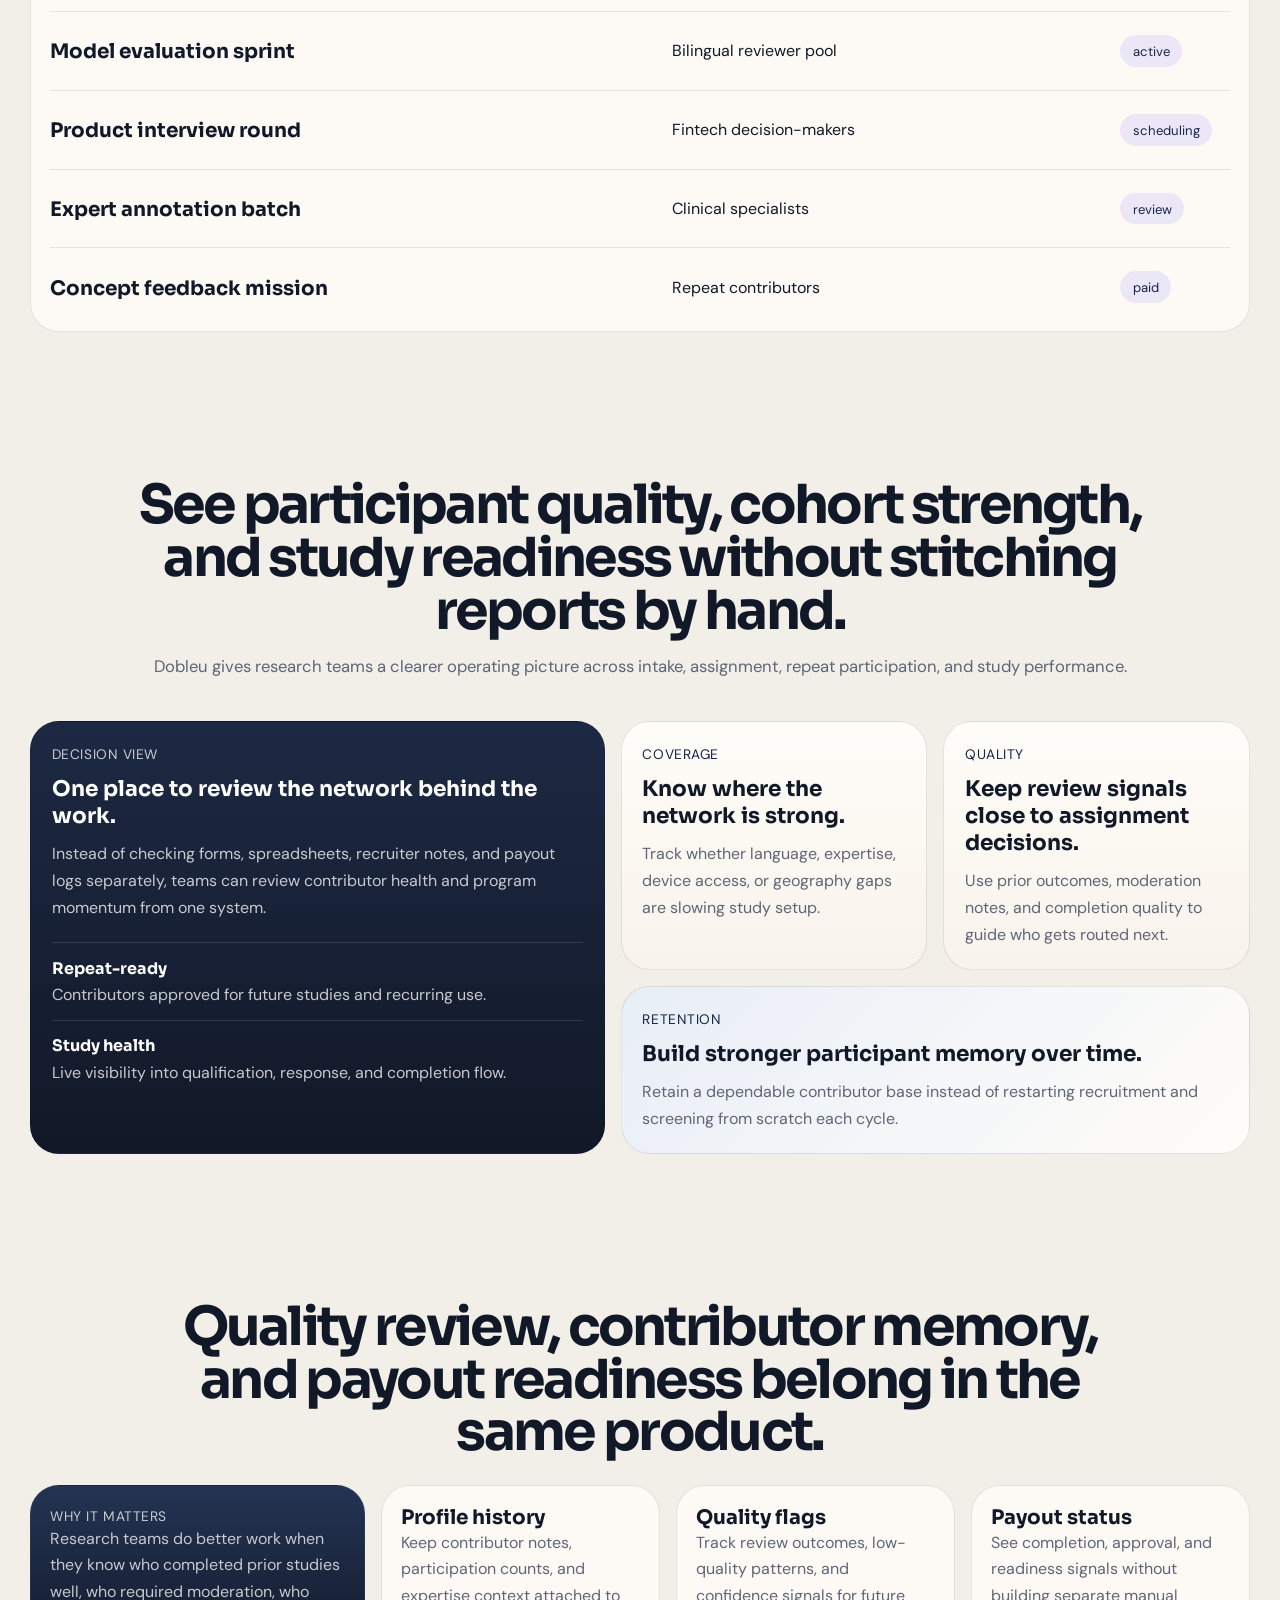
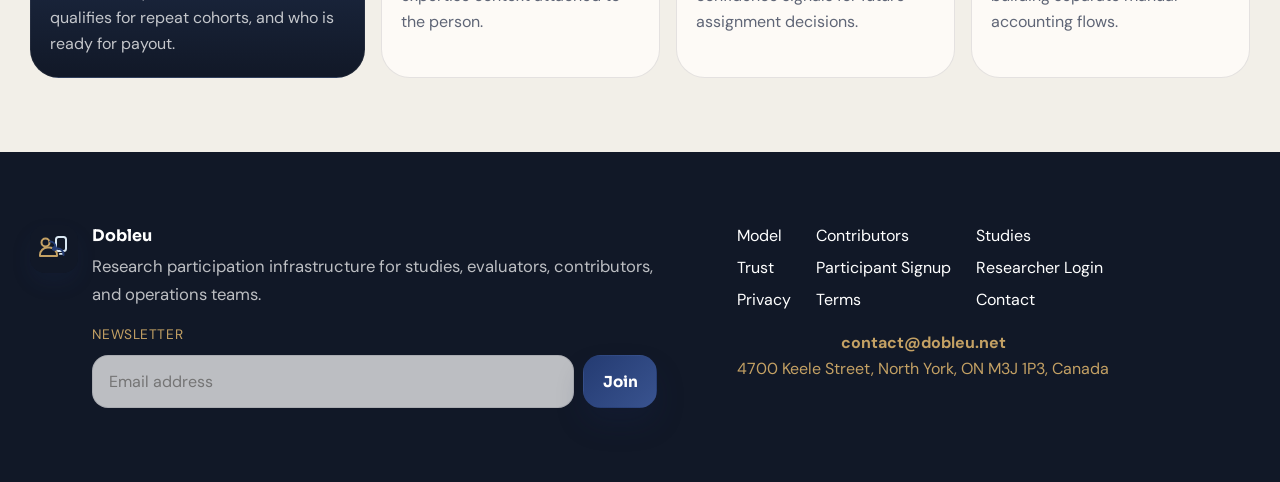
==== commit d256d821: "Update index.html" ====
--- a/index.html
+++ b/index.html
@@ -23,7 +23,7 @@
         </div>
       </a>
       <nav class="main-nav" aria-label="Primary navigation">
-        <a href="./index.html#platform">Model</a>
+        <a href="./index.html#model">Model</a>
         <a href="./index.html#contributors">Contributors</a>
         <a href="./index.html#studies">Studies</a>
         <a href="./index.html#trust">Trust</a>
@@ -68,7 +68,7 @@
       </div>
     </section>
 
-    <section class="platform-stage" id="platform">
+    <section class="platform-stage" id="model">
       <div class="shell platform-shell">
         <div class="section-heading section-heading-tight">
           <h2>A research ops layer built around people, not generic CRM records.</h2>
@@ -254,17 +254,7 @@
       </div>
     </section>
 
-    <section class="subscribe-stage" id="subscribe">
-      <div class="shell close-shell">
-        <div class="affiliate-stage">
-          <h2>Affiliated With</h2>
-          <div class="affiliate-panel" aria-label="Affiliated with">
-            <img src="./uoftlo.png" alt="University of Toronto logo">
-            <img src="./yorku.png" alt="York University logo">
-          </div>
-        </div>
-      </div>
-    </section>
+    
   </main>
 
   <footer class="site-footer">
@@ -286,7 +276,7 @@
         </div>
       </div>
       <div class="footer-links">
-        <a href="./index.html#platform">Model</a>
+        <a href="./index.html#model">Model</a>
         <a href="./index.html#contributors">Contributors</a>
         <a href="./index.html#studies">Studies</a>
         <a href="./index.html#trust">Trust</a>
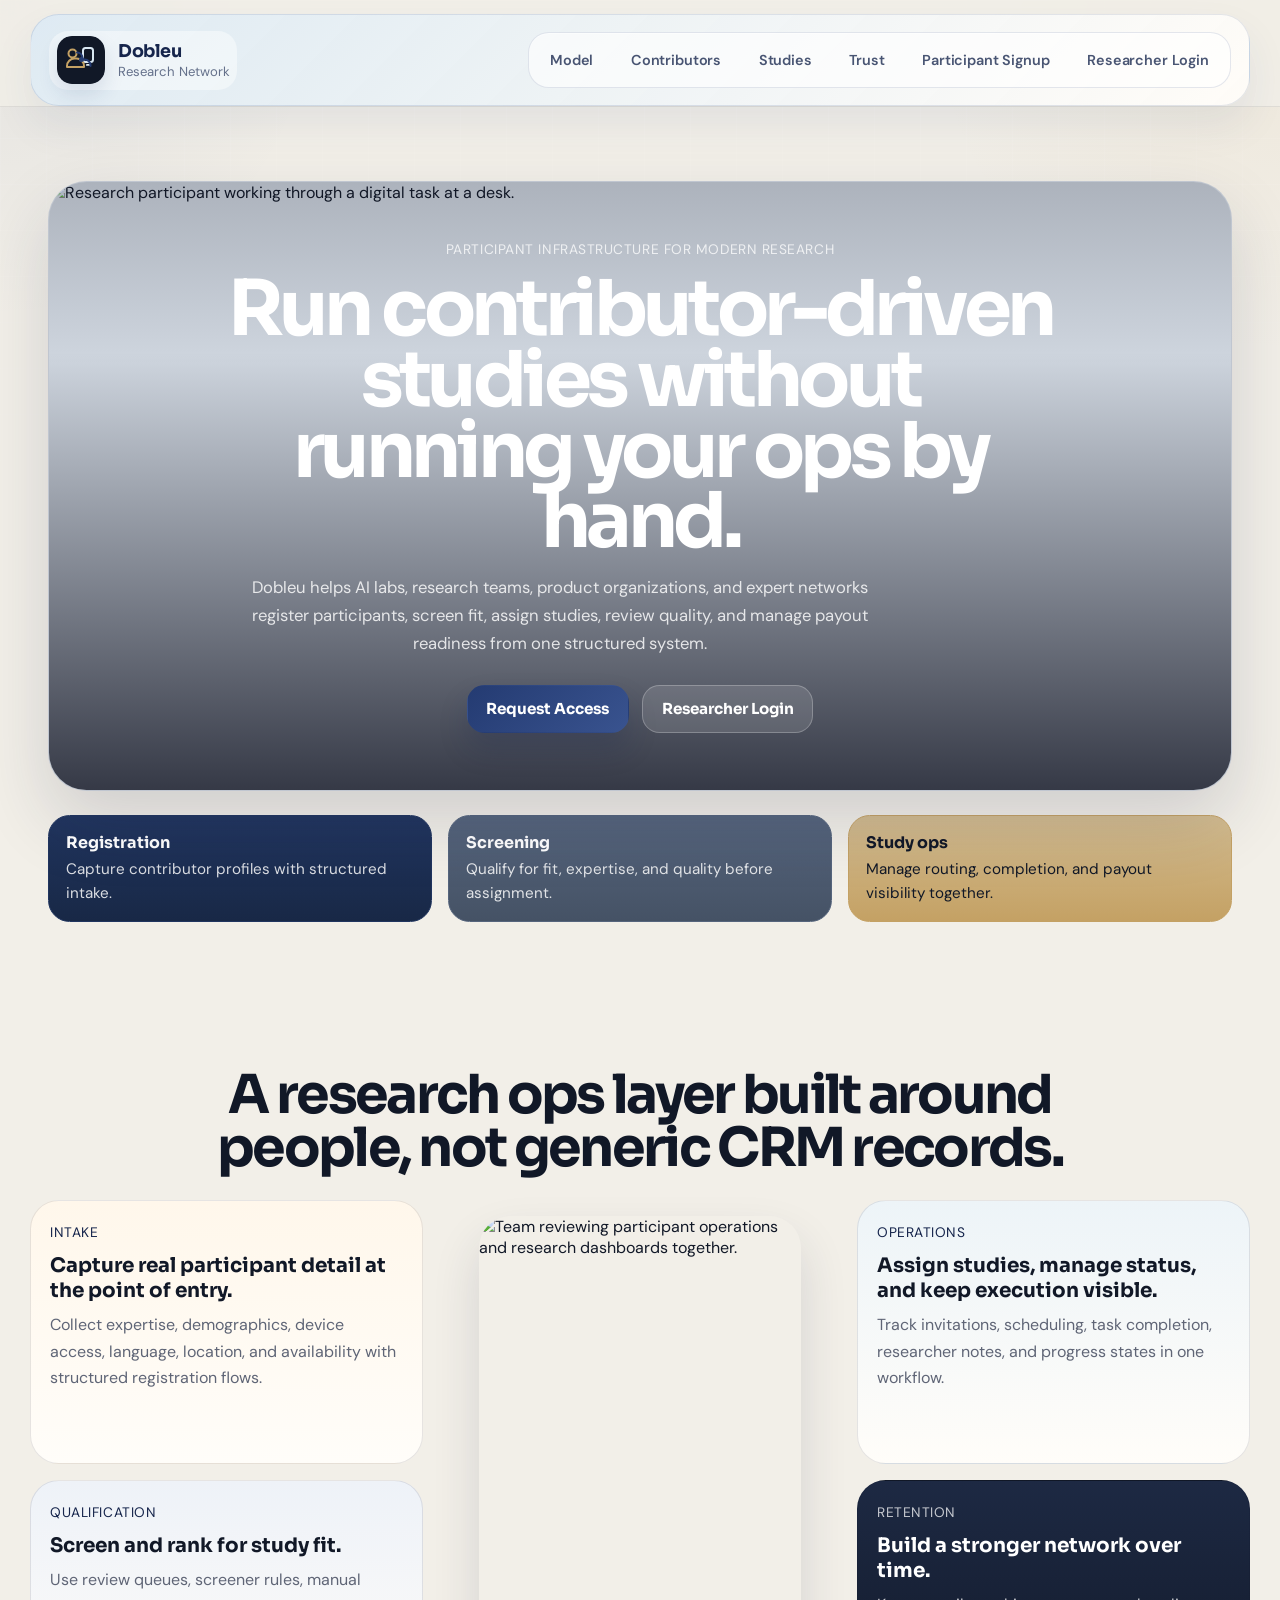
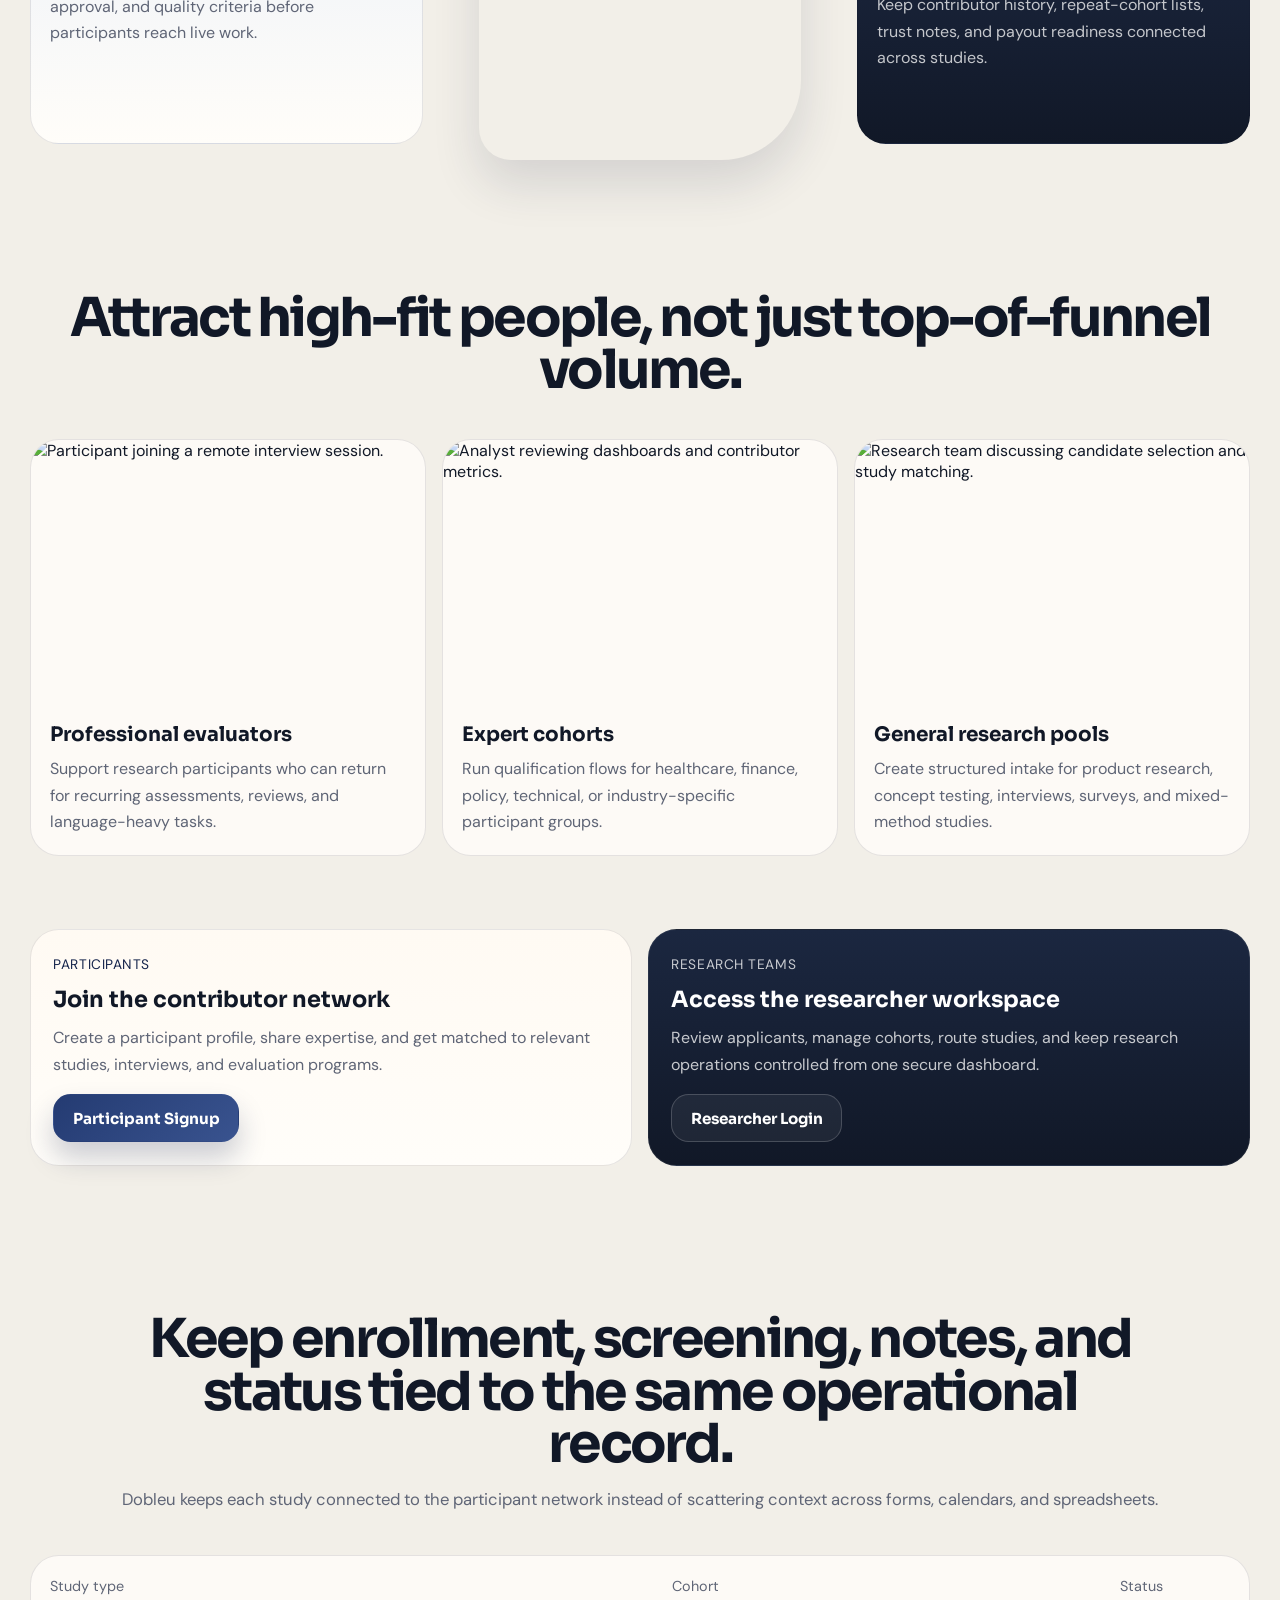
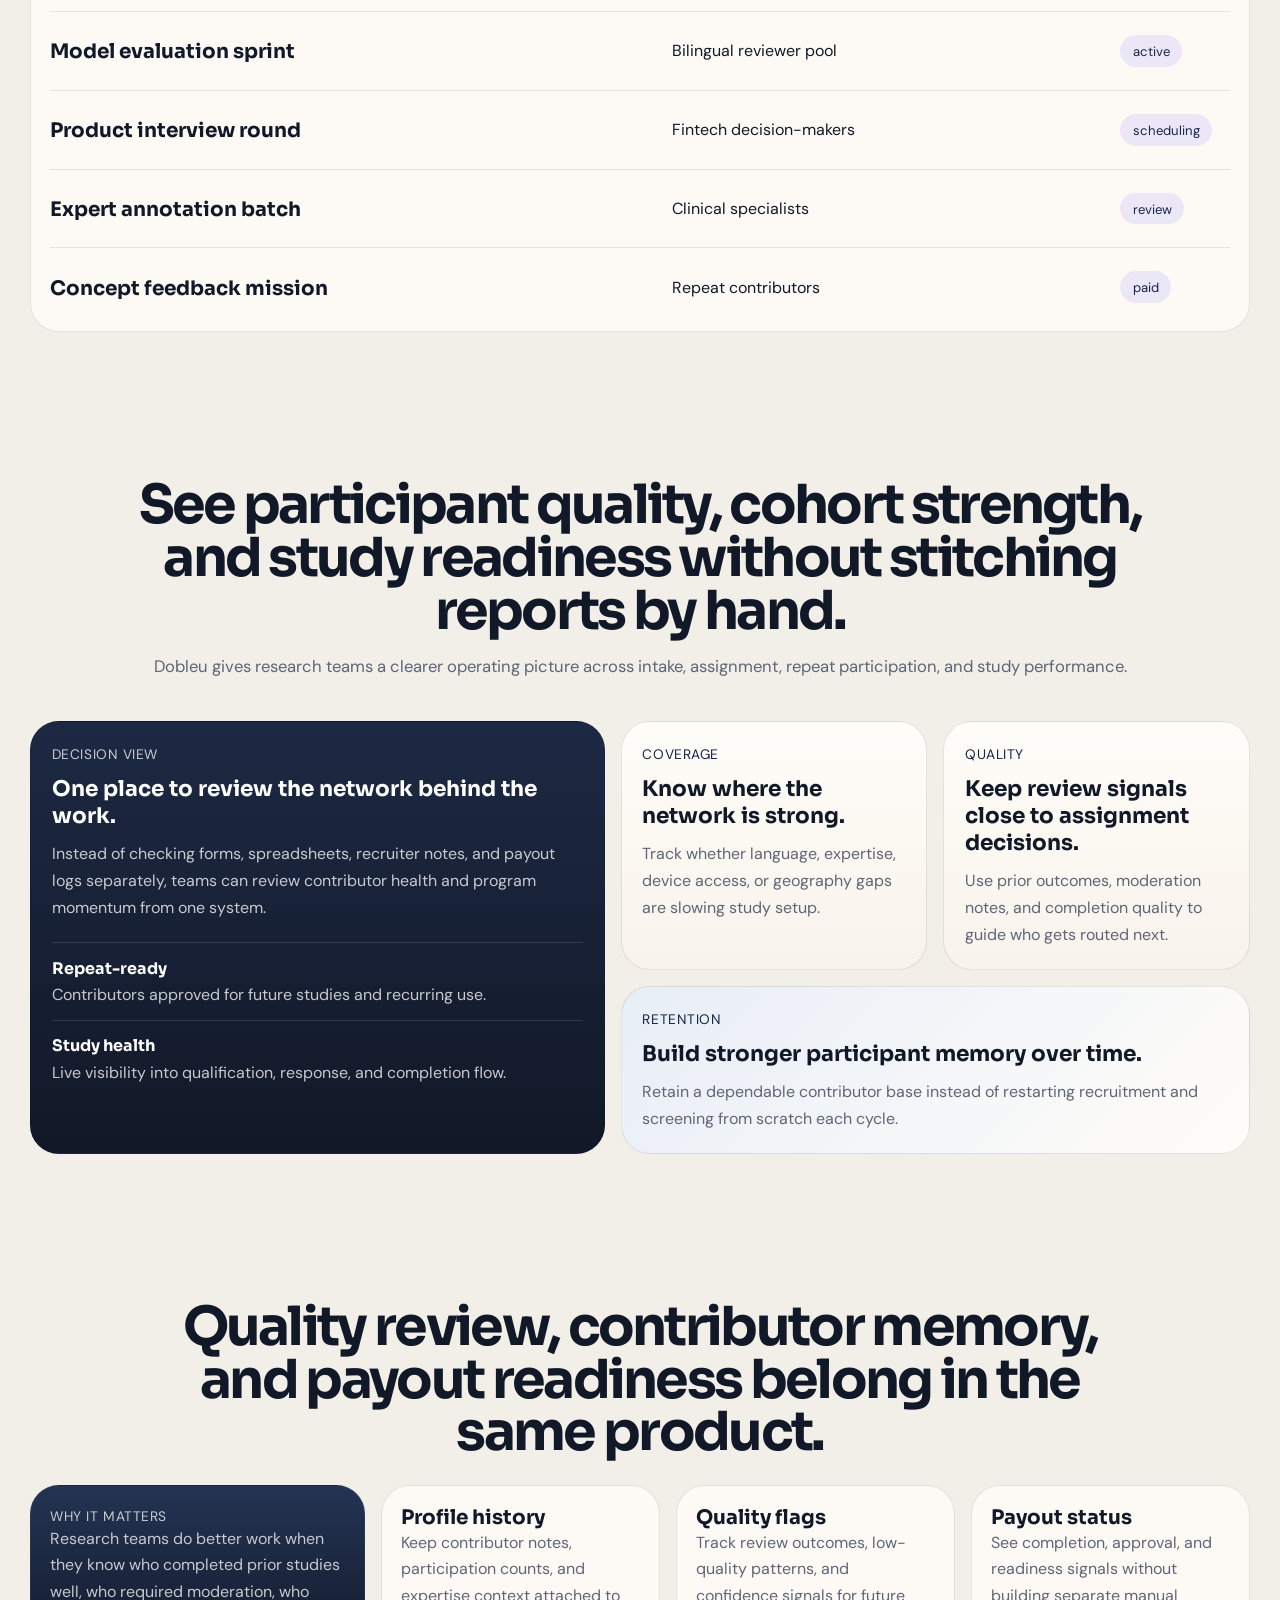
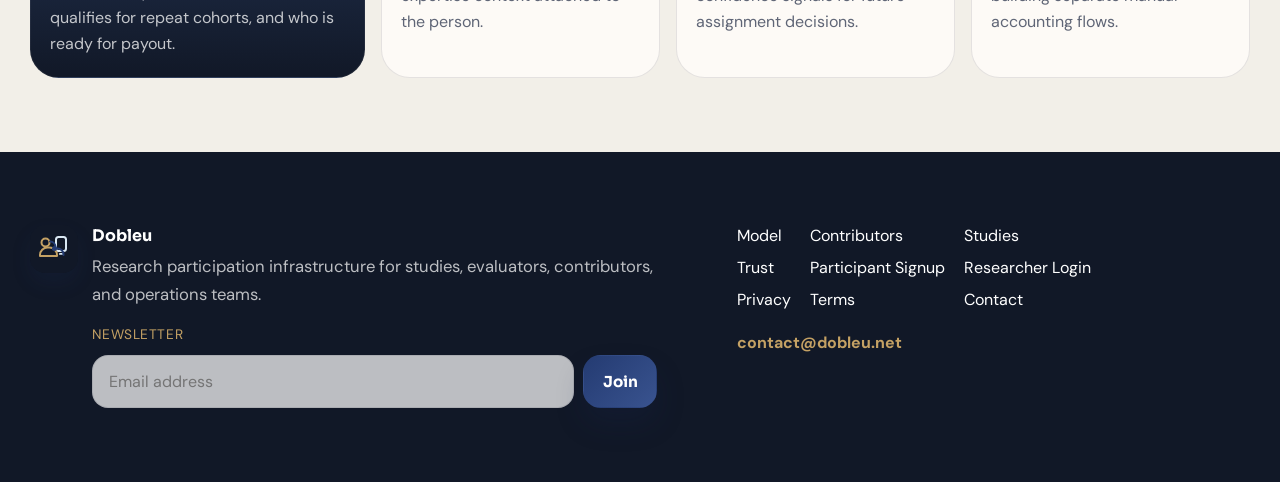
==== commit ffa80ce8: "Remove address from footer Remove address from footer contact meta section." ====
--- a/index.html
+++ b/index.html
@@ -287,7 +287,6 @@
         <a href="./contact.html">Contact</a>
         <div class="footer-contact-meta">
           <a href="mailto:contact@dobleu.net">contact@dobleu.net</a>
-          <p>4700 Keele Street, North York, ON M3J 1P3, Canada</p>
         </div>
       </div>
     </div>
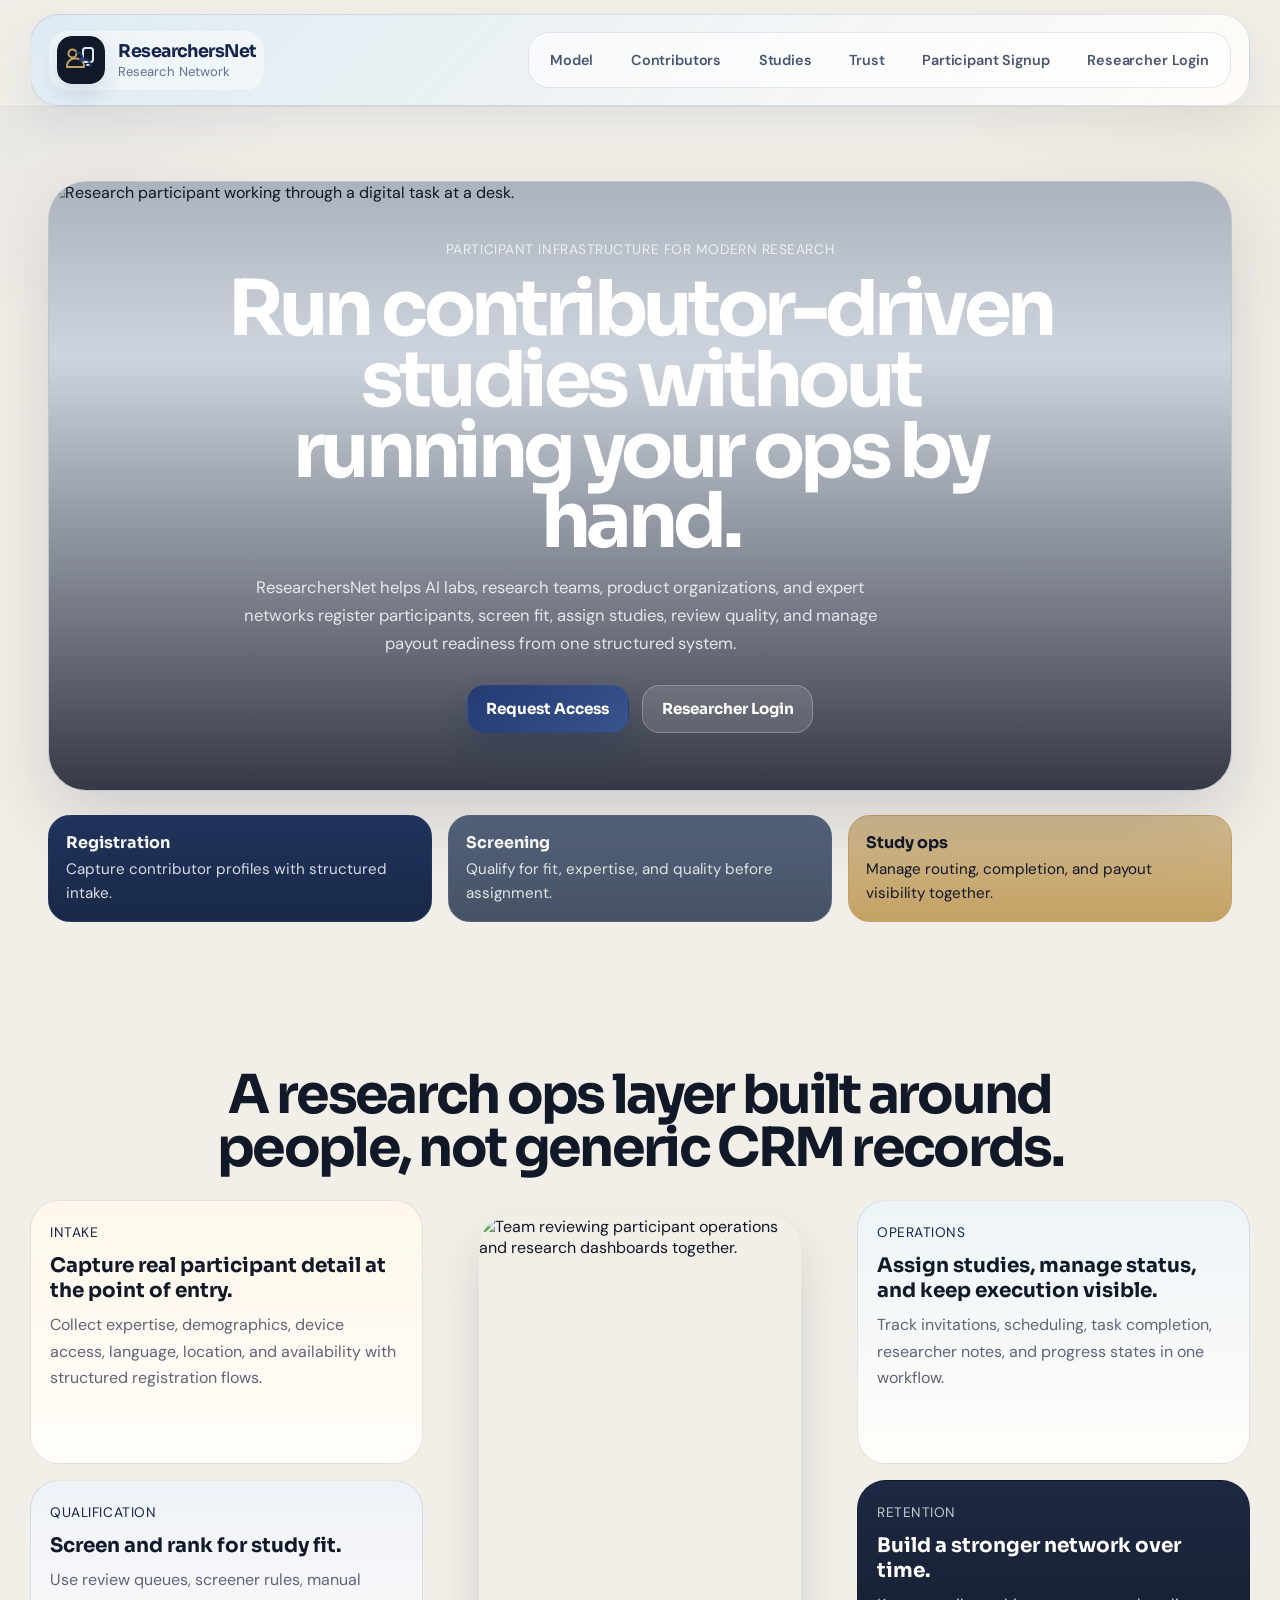
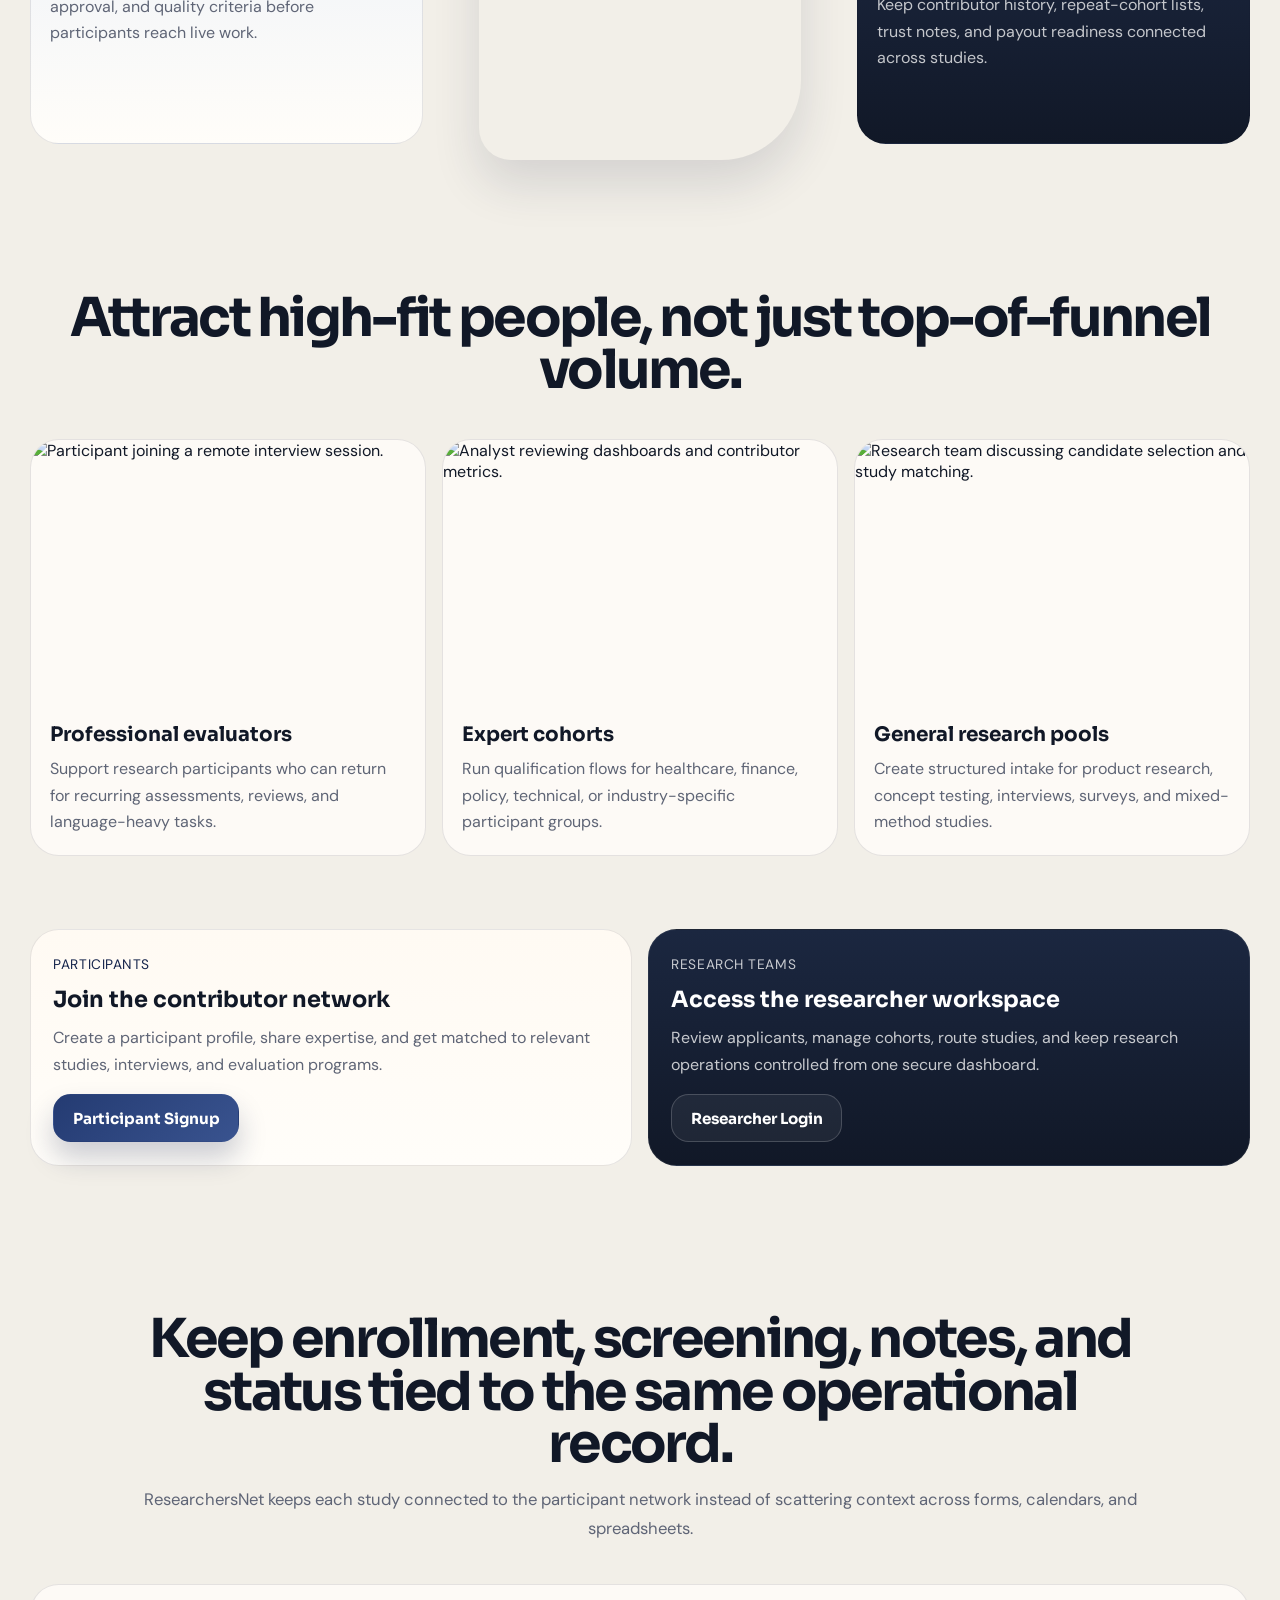
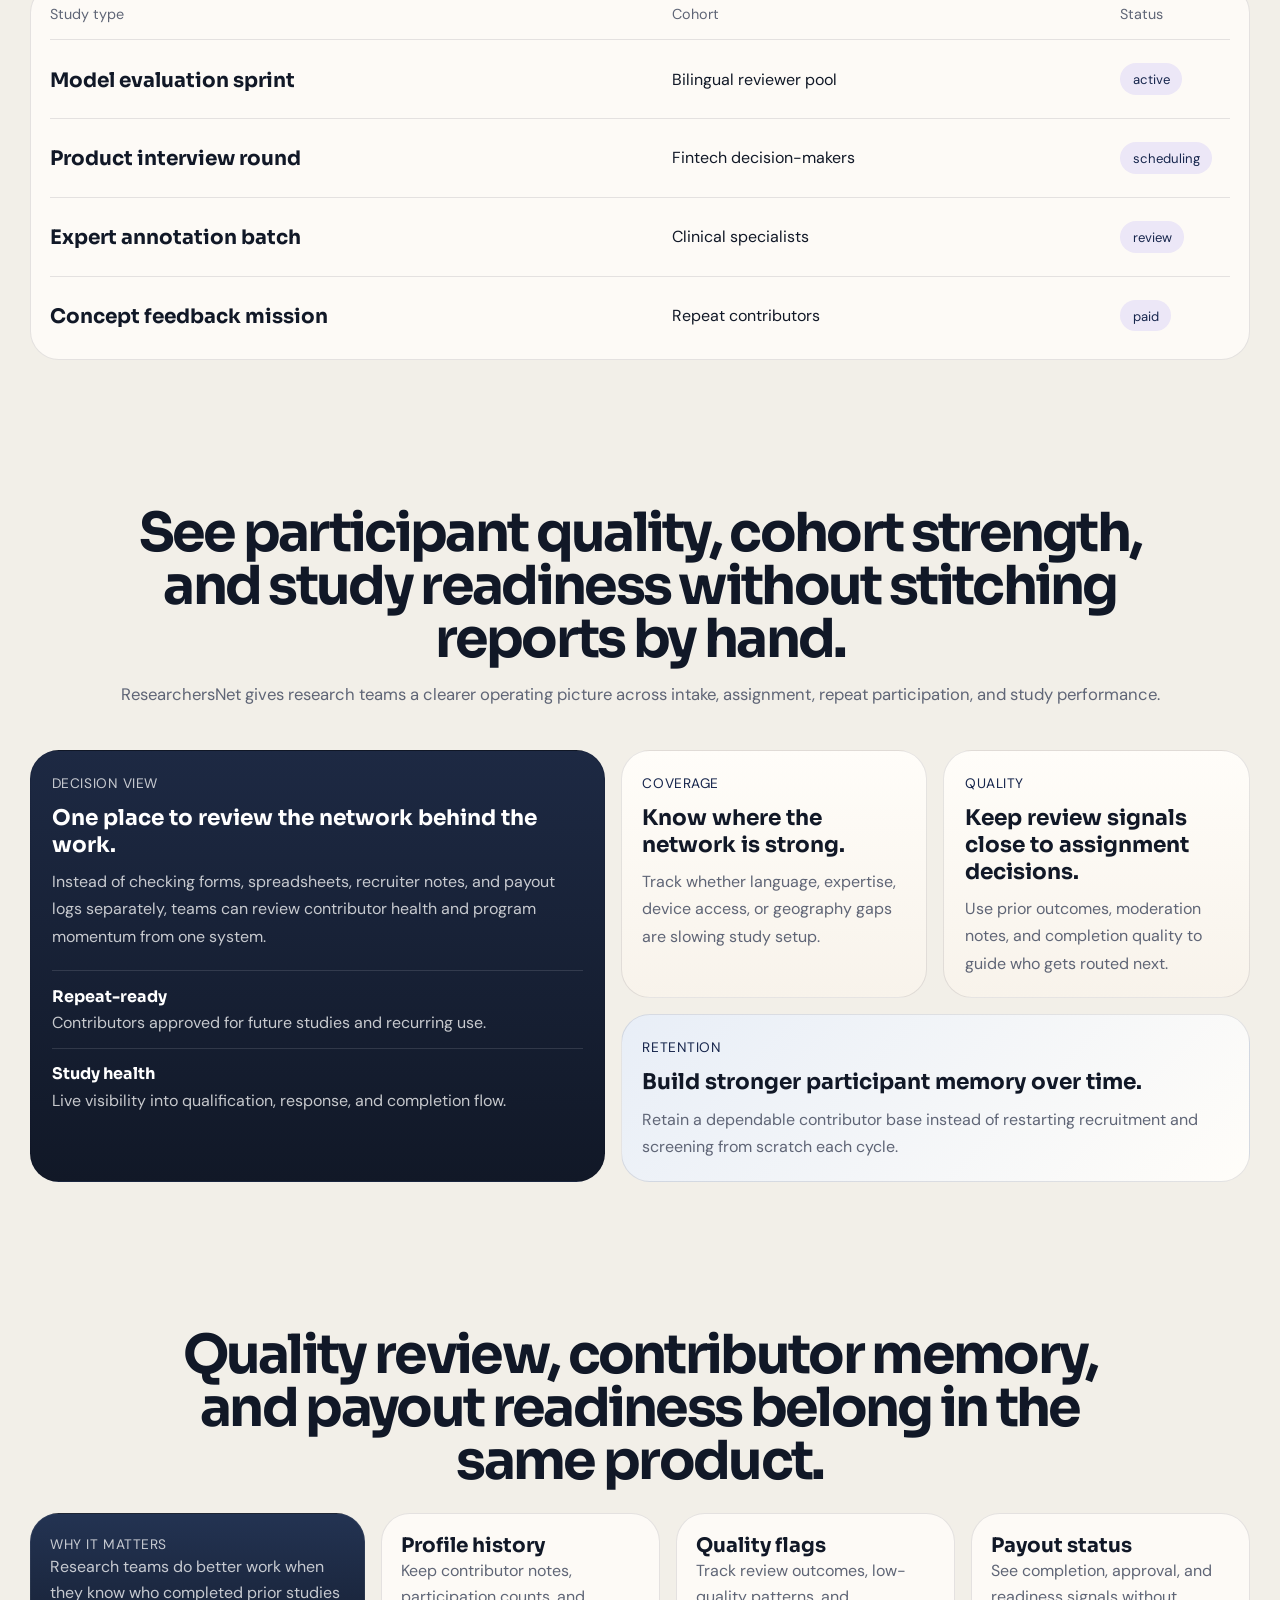
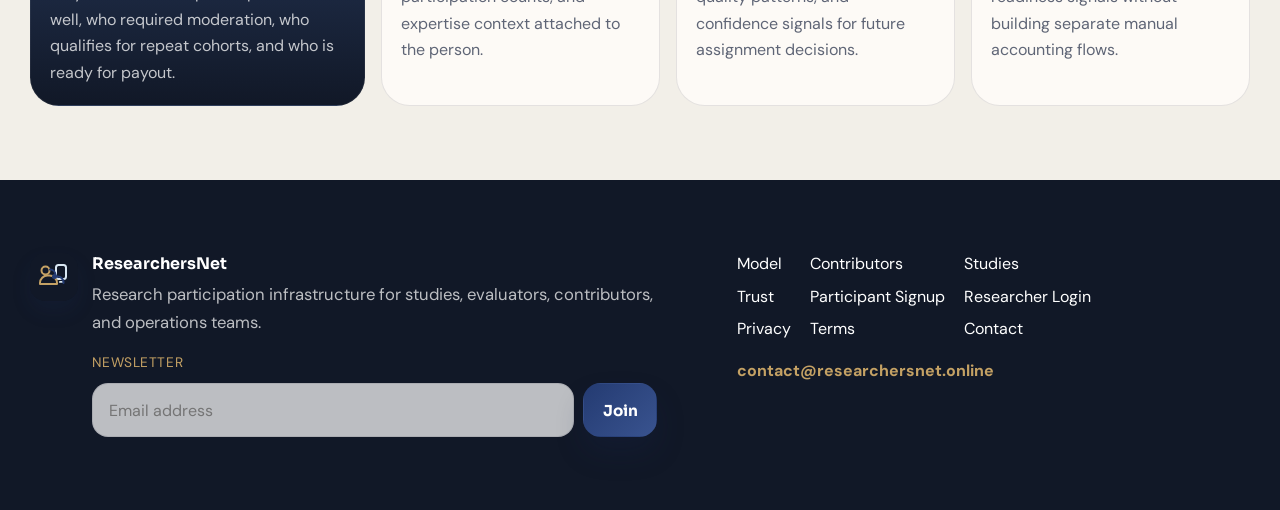
==== commit 4a3c3086: "Update index.html" ====
--- a/index.html
+++ b/index.html
@@ -3,8 +3,8 @@
 <head>
   <meta charset="UTF-8">
   <meta name="viewport" content="width=device-width, initial-scale=1.0">
-  <meta name="description" content="Dobleu is a research participation platform for vetted contributors, study operations, AI evaluations, and expert feedback programs.">
-  <title>Dobleu | Research Network</title>
+  <meta name="description" content="ResearchersNet is a research participation platform for vetted contributors, study operations, AI evaluations, and expert feedback programs.">
+  <title>ResearchersNet | Research Network</title>
   <link rel="preconnect" href="https://fonts.googleapis.com">
   <link rel="preconnect" href="https://fonts.gstatic.com" crossorigin>
   <link href="https://fonts.googleapis.com/css2?family=Sora:wght@500;600;700;800&family=DM+Sans:wght@400;500;700&display=swap" rel="stylesheet">
@@ -15,10 +15,10 @@
   <div class="site-chrome"></div>
   <header class="site-header">
     <div class="shell nav-shell">
-      <a class="brand-link" href="./index.html" aria-label="Dobleu home">
-        <img class="brand-mark" src="logo-mark.svg" alt="Dobleu logo">
+      <a class="brand-link" href="./index.html" aria-label="ResearchersNet home">
+        <img class="brand-mark" src="logo-mark.svg" alt="ResearchersNet logo">
         <div class="brand-copy">
-          <span class="brand-name">Dobleu</span>
+          <span class="brand-name">ResearchersNet</span>
           <span class="brand-subtitle">Research Network</span>
         </div>
       </a>
@@ -42,7 +42,7 @@
             <div class="hero-copy">
               <span class="eyebrow">Participant infrastructure for modern research</span>
               <h1>Run contributor-driven studies without running your ops by hand.</h1>
-              <p class="hero-intro">Dobleu helps AI labs, research teams, product organizations, and expert networks register participants, screen fit, assign studies, review quality, and manage payout readiness from one structured system.</p>
+              <p class="hero-intro">ResearchersNet helps AI labs, research teams, product organizations, and expert networks register participants, screen fit, assign studies, review quality, and manage payout readiness from one structured system.</p>
               <div class="hero-actions">
                 <a class="button button-solid" href="./contact.html">Request Access</a>
                 <a class="button button-outline" href="./researcher-login.html">Researcher Login</a>
@@ -153,7 +153,7 @@
       <div class="shell studies-shell">
         <div class="section-heading section-heading-wide">
           <h2>Keep enrollment, screening, notes, and status tied to the same operational record.</h2>
-          <p class="section-copy">Dobleu keeps each study connected to the participant network instead of scattering context across forms, calendars, and spreadsheets.</p>
+          <p class="section-copy">ResearchersNet keeps each study connected to the participant network instead of scattering context across forms, calendars, and spreadsheets.</p>
         </div>
         <div class="study-board">
           <div class="study-row study-row-head">
@@ -189,7 +189,7 @@
       <div class="shell insight-shell">
         <div class="section-heading section-heading-wide">
           <h2>See participant quality, cohort strength, and study readiness without stitching reports by hand.</h2>
-          <p class="section-copy">Dobleu gives research teams a clearer operating picture across intake, assignment, repeat participation, and study performance.</p>
+          <p class="section-copy">ResearchersNet gives research teams a clearer operating picture across intake, assignment, repeat participation, and study performance.</p>
         </div>
         <div class="insight-layout">
           <article class="insight-summary">
@@ -260,10 +260,10 @@
   <footer class="site-footer">
     <div class="shell footer-shell">
       <div class="footer-brand">
-        <img class="brand-mark" src="logo-mark.svg" alt="Dobleu logo">
+        <img class="brand-mark" src="logo-mark.svg" alt="ResearchersNet logo">
         <div>
           <div class="footer-brand-text">
-            <strong>Dobleu</strong>
+            <strong>ResearchersNet</strong>
             <p>Research participation infrastructure for studies, evaluators, contributors, and operations teams.</p>
           </div>
           <form class="footer-newsletter" action="#" method="post">
@@ -286,7 +286,7 @@
         <a href="./terms.html">Terms</a>
         <a href="./contact.html">Contact</a>
         <div class="footer-contact-meta">
-          <a href="mailto:contact@dobleu.net">contact@dobleu.net</a>
+          <a href="mailto:contact@ResearchersNet.net">contact@researchersnet.online</a>
         </div>
       </div>
     </div>
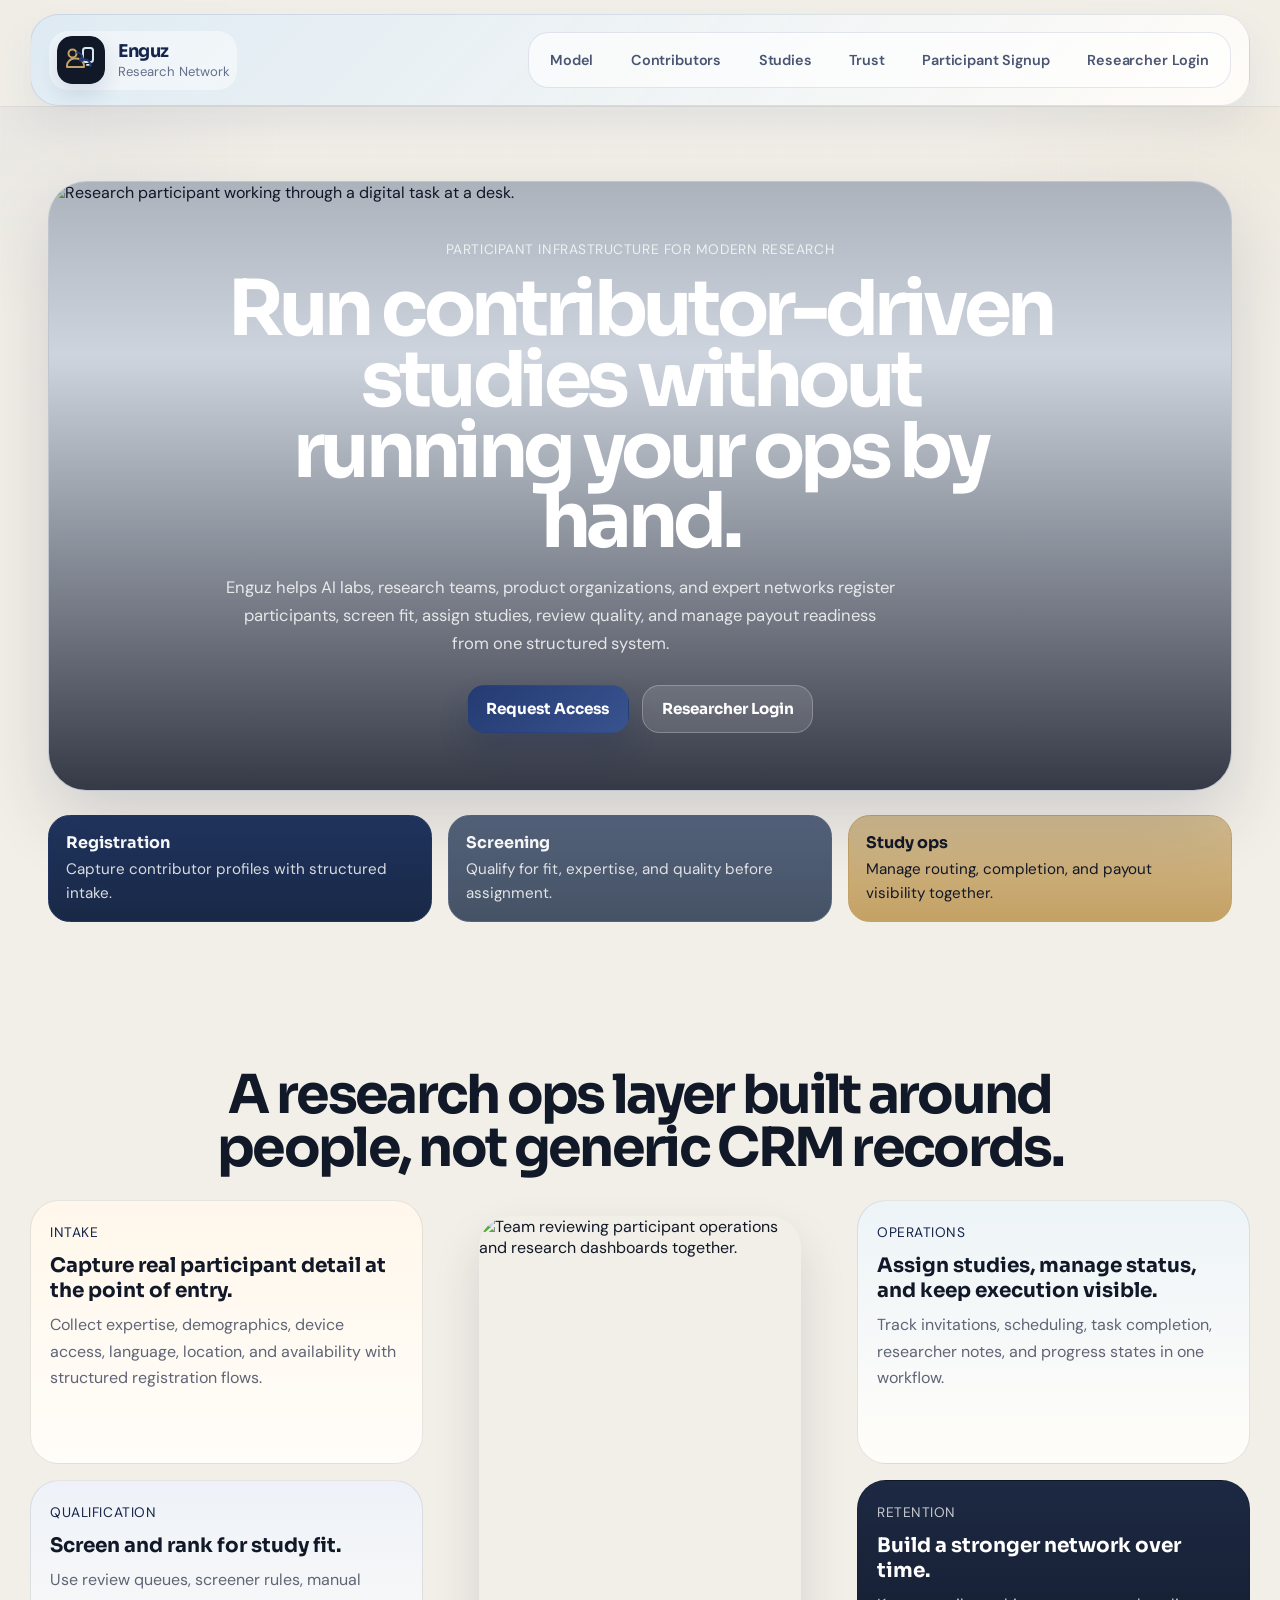
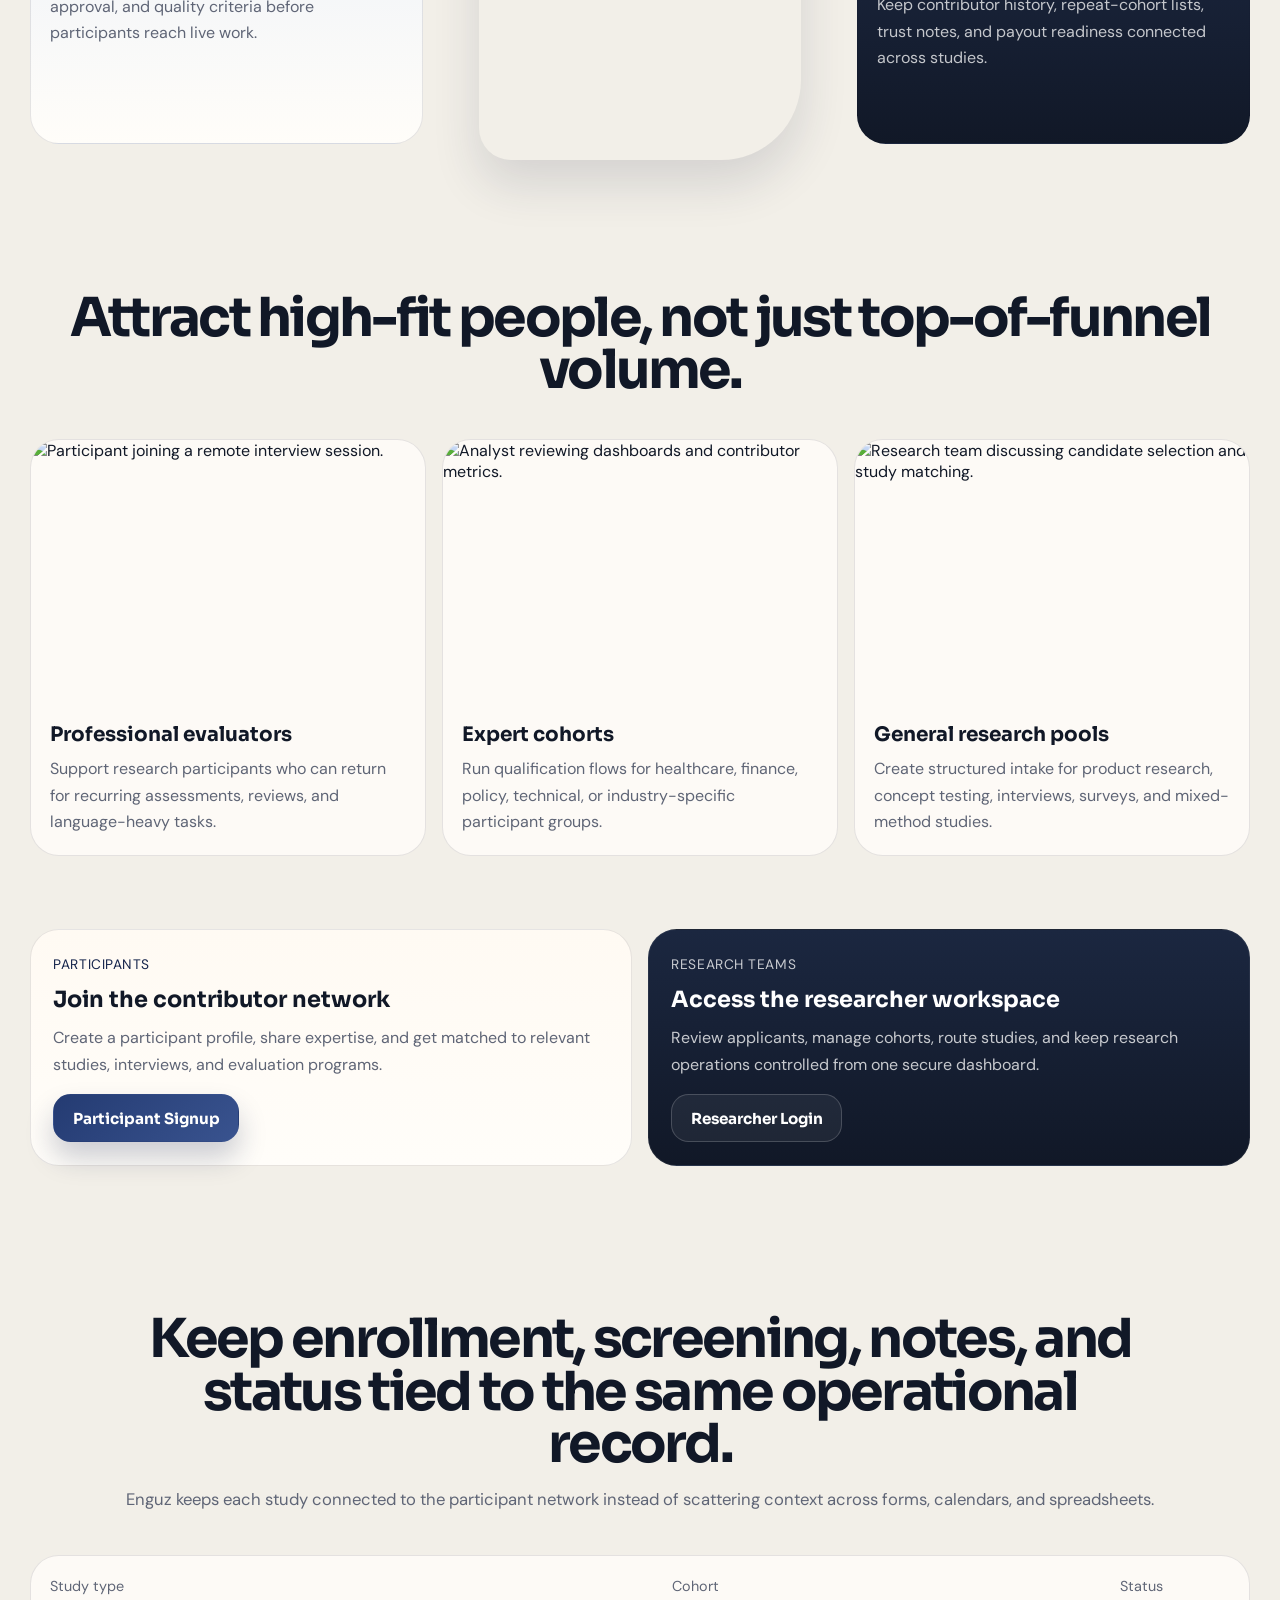
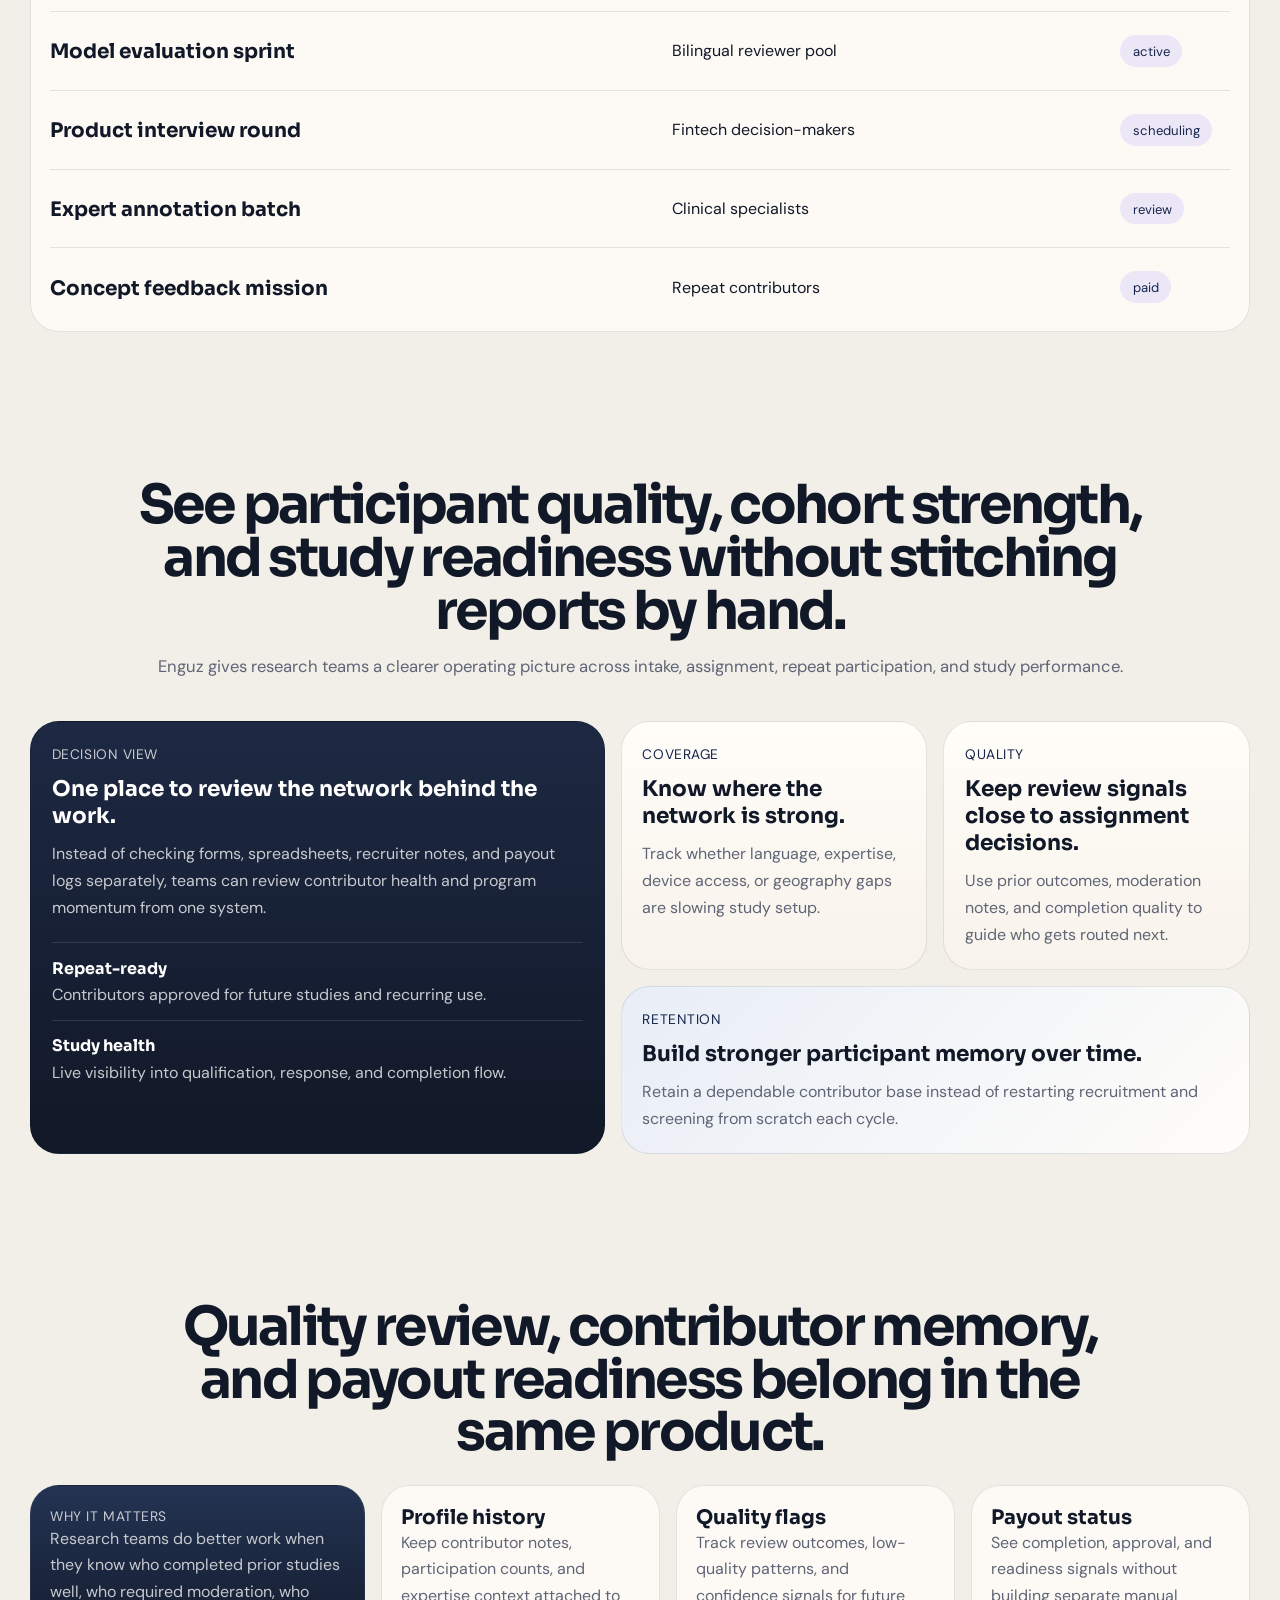
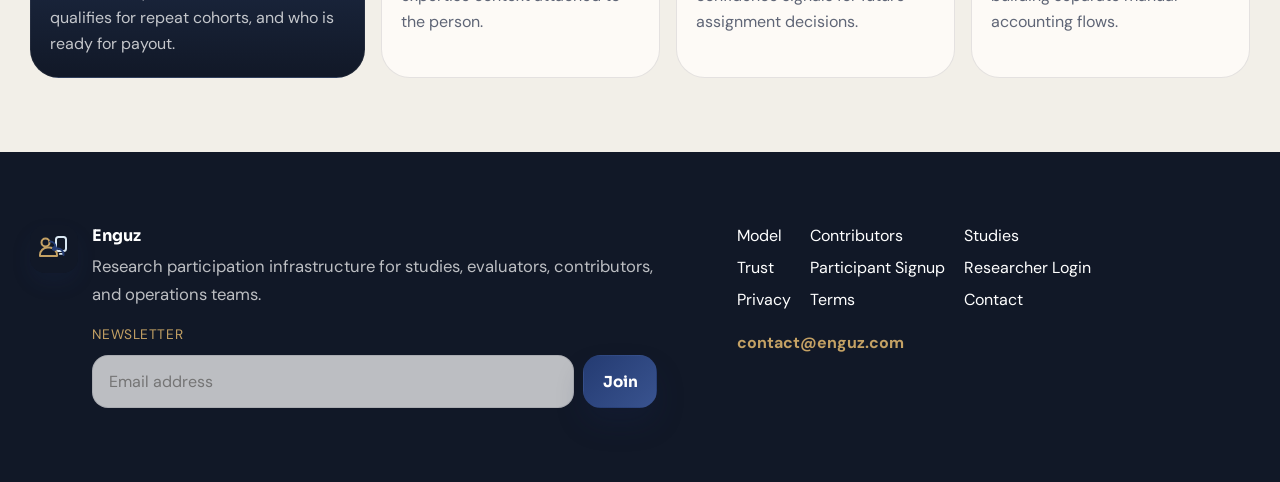
==== commit 12aeef00: "Rename ResearchersNet to Enguz in index.html" ====
--- a/index.html
+++ b/index.html
@@ -3,8 +3,8 @@
 <head>
   <meta charset="UTF-8">
   <meta name="viewport" content="width=device-width, initial-scale=1.0">
-  <meta name="description" content="ResearchersNet is a research participation platform for vetted contributors, study operations, AI evaluations, and expert feedback programs.">
-  <title>ResearchersNet | Research Network</title>
+  <meta name="description" content="Enguz is a research participation platform for vetted contributors, study operations, AI evaluations, and expert feedback programs.">
+  <title>Enguz | Research Network</title>
   <link rel="preconnect" href="https://fonts.googleapis.com">
   <link rel="preconnect" href="https://fonts.gstatic.com" crossorigin>
   <link href="https://fonts.googleapis.com/css2?family=Sora:wght@500;600;700;800&family=DM+Sans:wght@400;500;700&display=swap" rel="stylesheet">
@@ -15,10 +15,10 @@
   <div class="site-chrome"></div>
   <header class="site-header">
     <div class="shell nav-shell">
-      <a class="brand-link" href="./index.html" aria-label="ResearchersNet home">
-        <img class="brand-mark" src="logo-mark.svg" alt="ResearchersNet logo">
+      <a class="brand-link" href="./index.html" aria-label="Enguz home">
+        <img class="brand-mark" src="logo-mark.svg" alt="Enguz logo">
         <div class="brand-copy">
-          <span class="brand-name">ResearchersNet</span>
+          <span class="brand-name">Enguz</span>
           <span class="brand-subtitle">Research Network</span>
         </div>
       </a>
@@ -42,7 +42,7 @@
             <div class="hero-copy">
               <span class="eyebrow">Participant infrastructure for modern research</span>
               <h1>Run contributor-driven studies without running your ops by hand.</h1>
-              <p class="hero-intro">ResearchersNet helps AI labs, research teams, product organizations, and expert networks register participants, screen fit, assign studies, review quality, and manage payout readiness from one structured system.</p>
+              <p class="hero-intro">Enguz helps AI labs, research teams, product organizations, and expert networks register participants, screen fit, assign studies, review quality, and manage payout readiness from one structured system.</p>
               <div class="hero-actions">
                 <a class="button button-solid" href="./contact.html">Request Access</a>
                 <a class="button button-outline" href="./researcher-login.html">Researcher Login</a>
@@ -153,7 +153,7 @@
       <div class="shell studies-shell">
         <div class="section-heading section-heading-wide">
           <h2>Keep enrollment, screening, notes, and status tied to the same operational record.</h2>
-          <p class="section-copy">ResearchersNet keeps each study connected to the participant network instead of scattering context across forms, calendars, and spreadsheets.</p>
+          <p class="section-copy">Enguz keeps each study connected to the participant network instead of scattering context across forms, calendars, and spreadsheets.</p>
         </div>
         <div class="study-board">
           <div class="study-row study-row-head">
@@ -189,7 +189,7 @@
       <div class="shell insight-shell">
         <div class="section-heading section-heading-wide">
           <h2>See participant quality, cohort strength, and study readiness without stitching reports by hand.</h2>
-          <p class="section-copy">ResearchersNet gives research teams a clearer operating picture across intake, assignment, repeat participation, and study performance.</p>
+          <p class="section-copy">Enguz gives research teams a clearer operating picture across intake, assignment, repeat participation, and study performance.</p>
         </div>
         <div class="insight-layout">
           <article class="insight-summary">
@@ -260,10 +260,10 @@
   <footer class="site-footer">
     <div class="shell footer-shell">
       <div class="footer-brand">
-        <img class="brand-mark" src="logo-mark.svg" alt="ResearchersNet logo">
+        <img class="brand-mark" src="logo-mark.svg" alt="Enguz logo">
         <div>
           <div class="footer-brand-text">
-            <strong>ResearchersNet</strong>
+            <strong>Enguz</strong>
             <p>Research participation infrastructure for studies, evaluators, contributors, and operations teams.</p>
           </div>
           <form class="footer-newsletter" action="#" method="post">
@@ -286,7 +286,7 @@
         <a href="./terms.html">Terms</a>
         <a href="./contact.html">Contact</a>
         <div class="footer-contact-meta">
-          <a href="mailto:contact@ResearchersNet.net">contact@researchersnet.online</a>
+          <a href="mailto:contact@enguz.com">contact@enguz.com</a>
         </div>
       </div>
     </div>
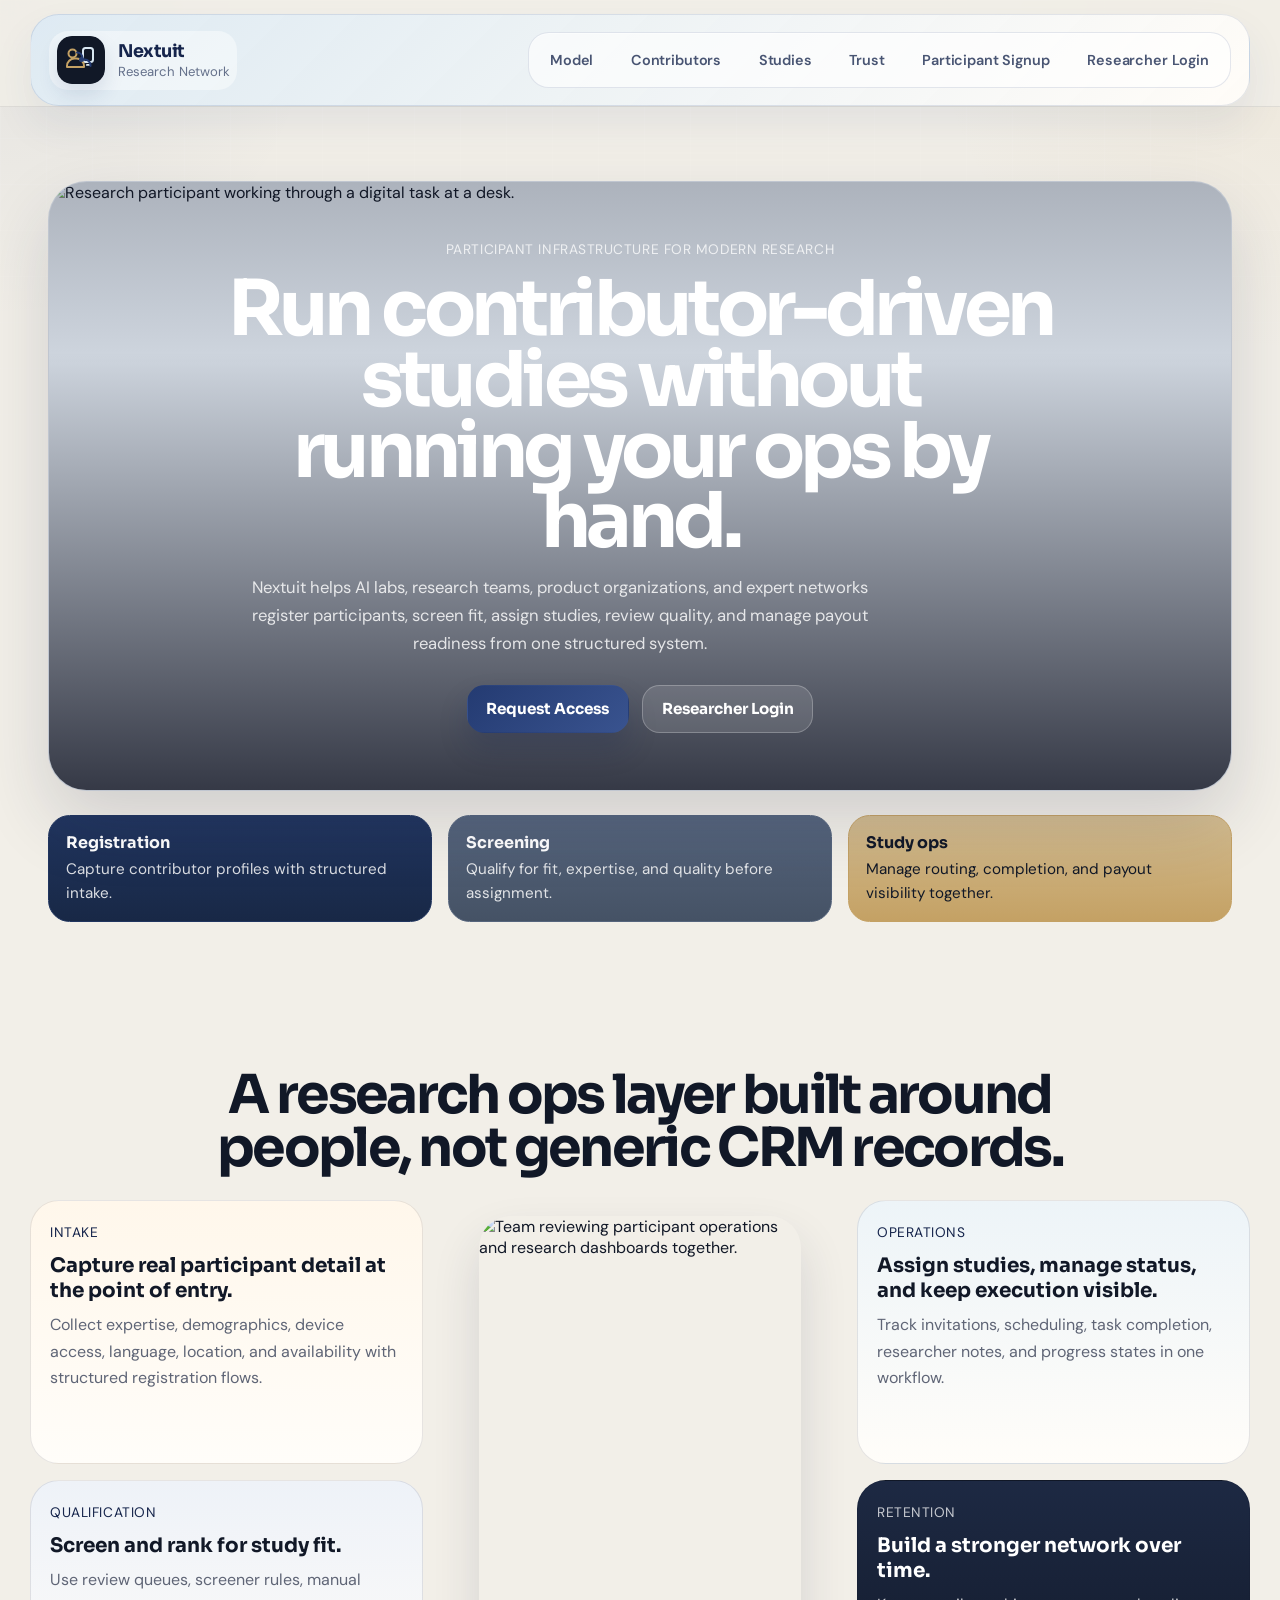
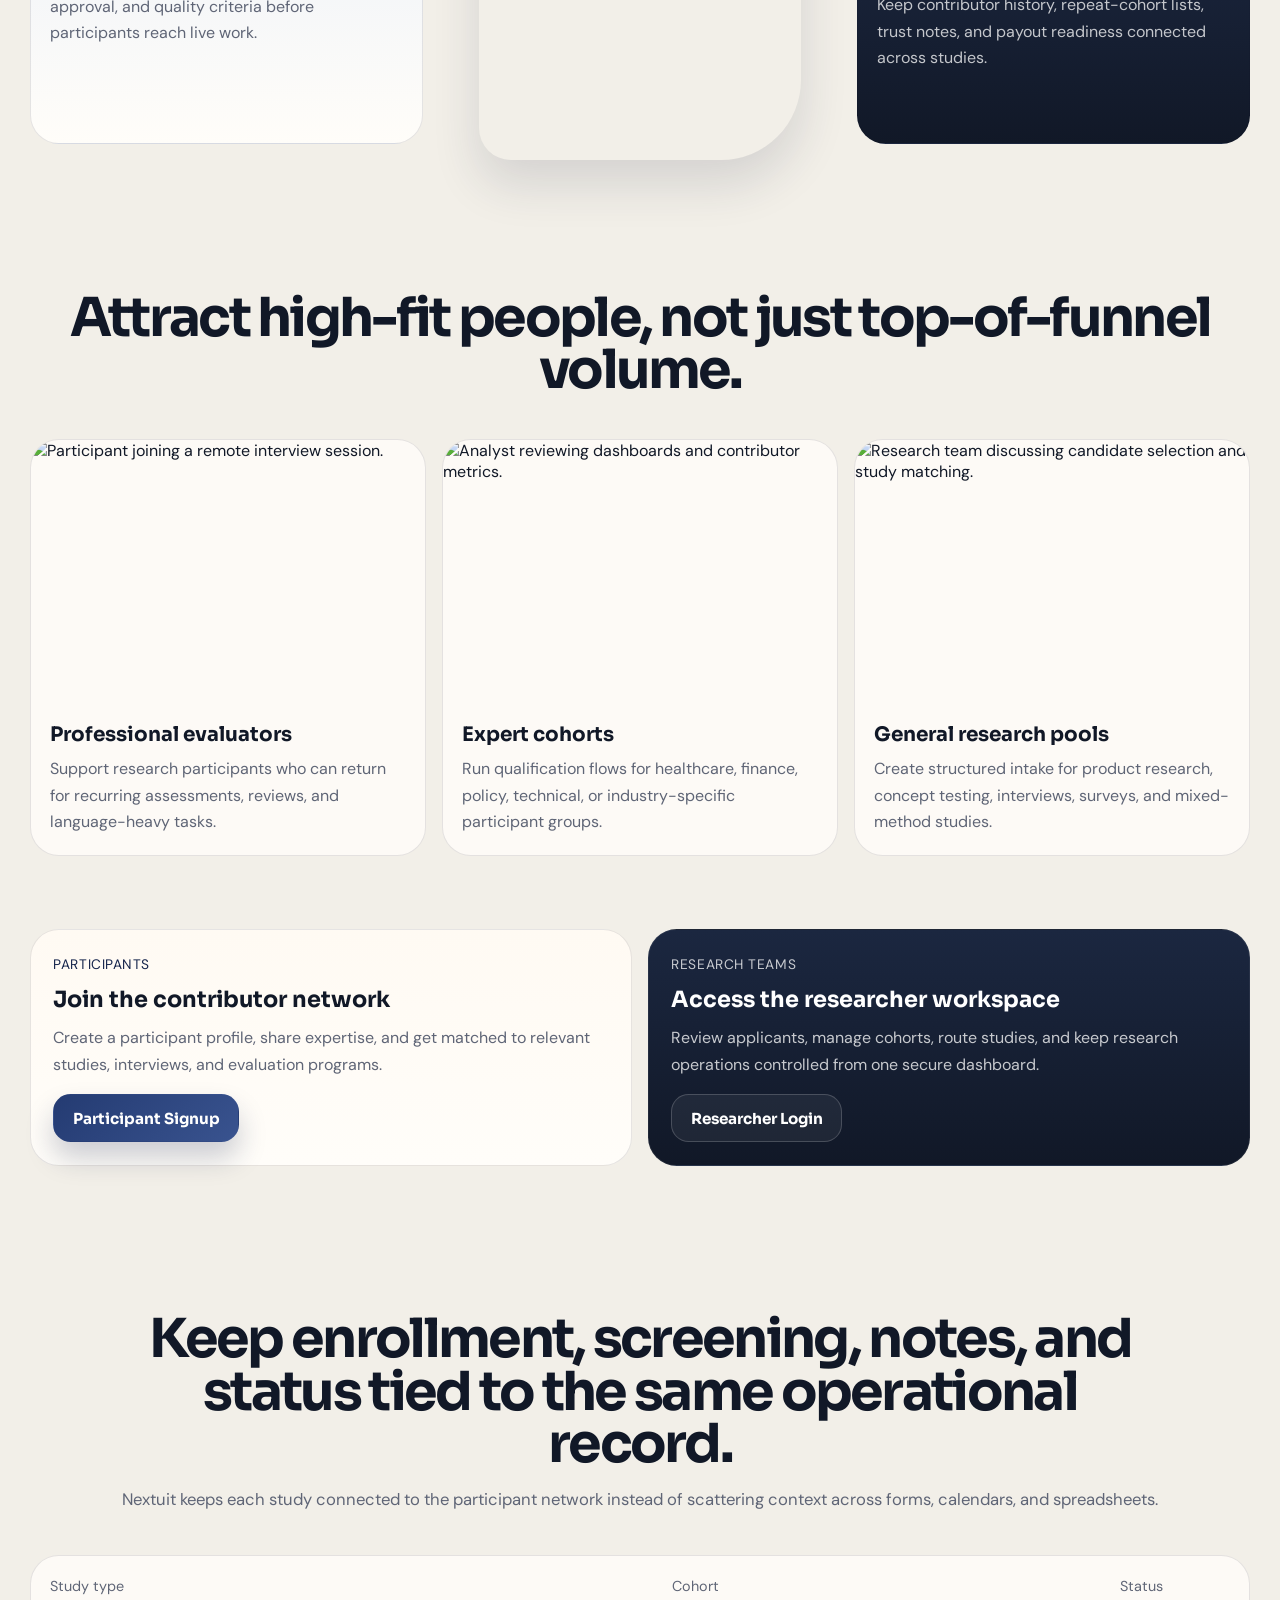
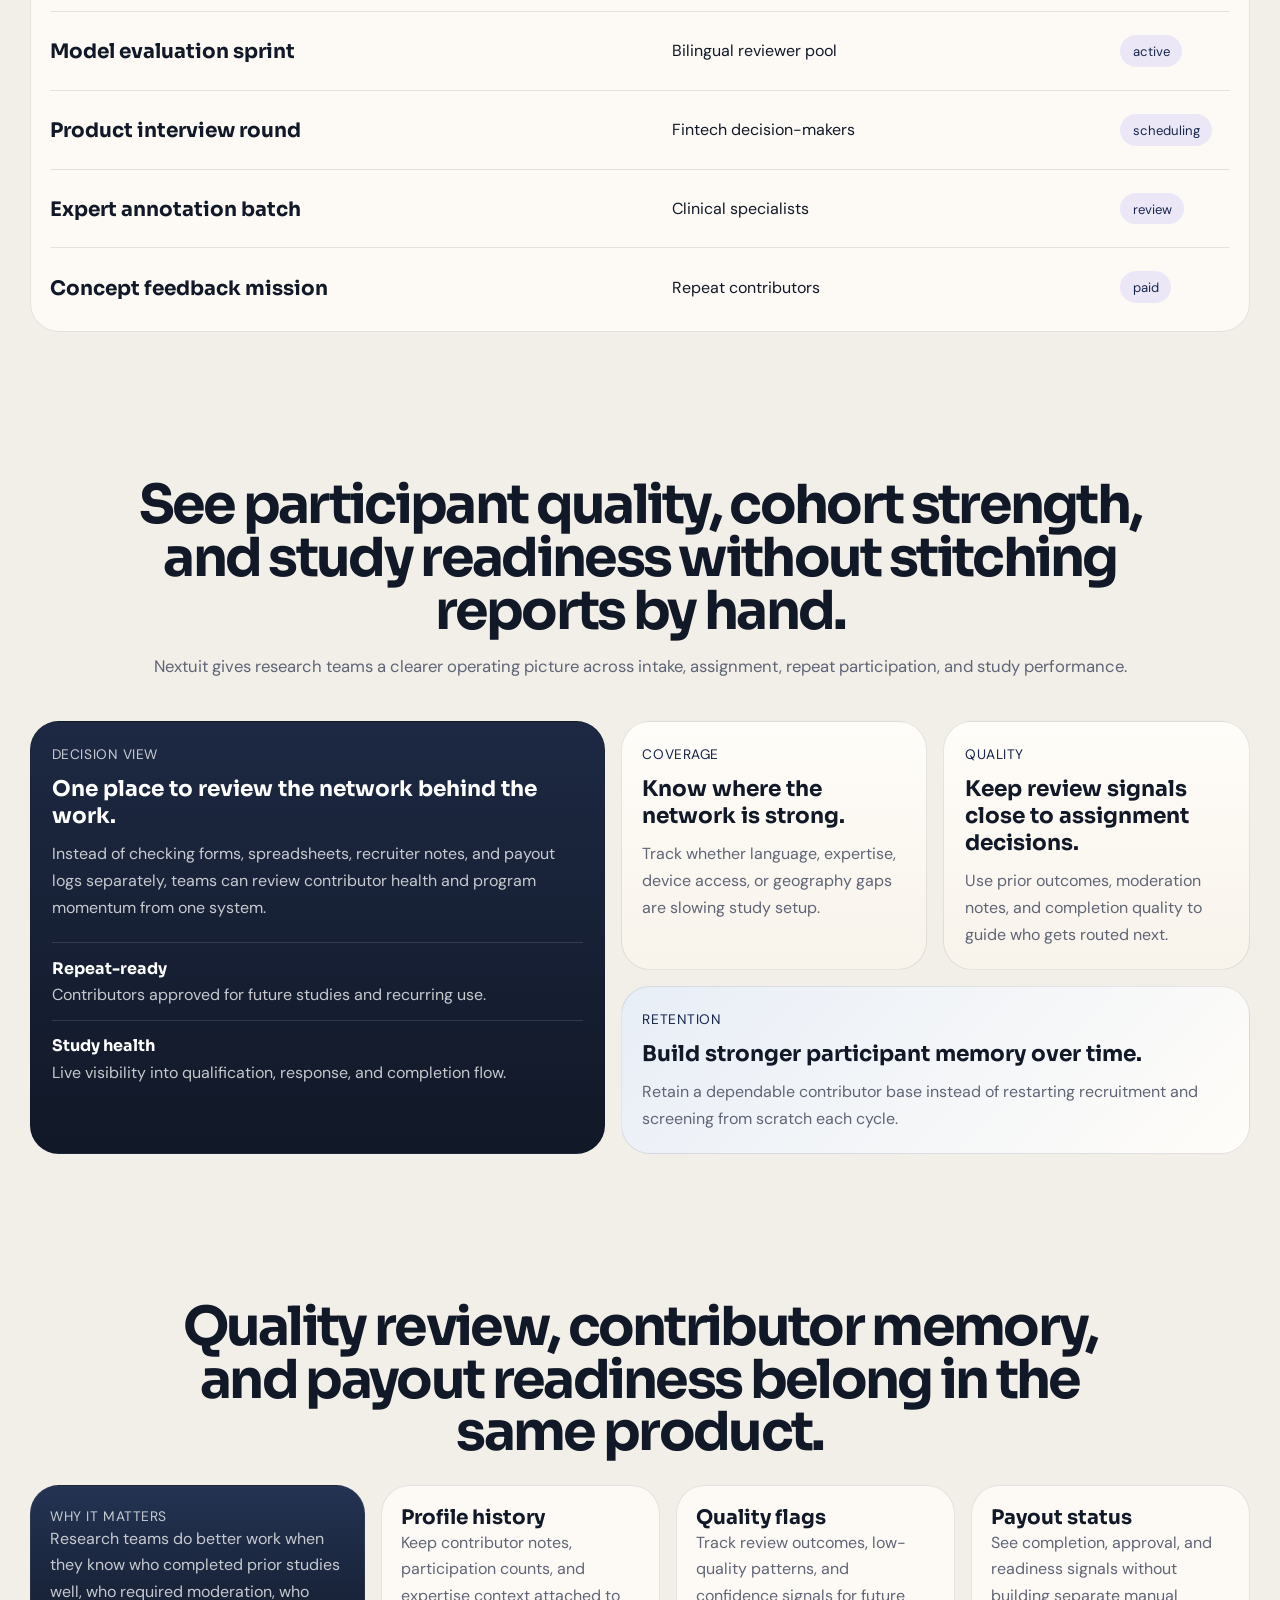
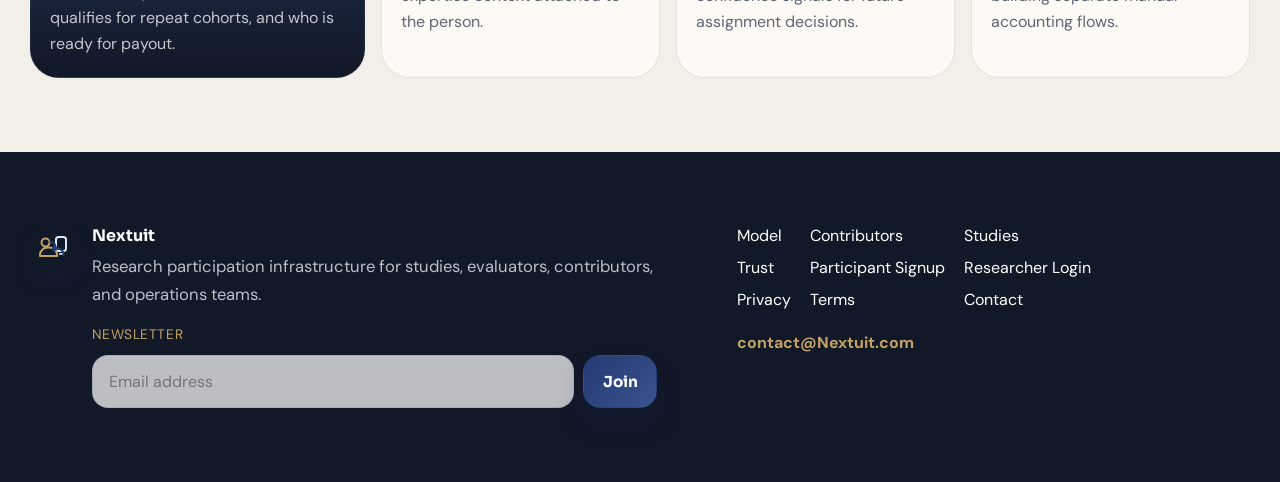
==== commit dbcd619d: "Update index.html" ====
--- a/index.html
+++ b/index.html
@@ -3,8 +3,8 @@
 <head>
   <meta charset="UTF-8">
   <meta name="viewport" content="width=device-width, initial-scale=1.0">
-  <meta name="description" content="Enguz is a research participation platform for vetted contributors, study operations, AI evaluations, and expert feedback programs.">
-  <title>Enguz | Research Network</title>
+  <meta name="description" content="Nextuit is a research participation platform for vetted contributors, study operations, AI evaluations, and expert feedback programs.">
+  <title>Nextuit | Research Network</title>
   <link rel="preconnect" href="https://fonts.googleapis.com">
   <link rel="preconnect" href="https://fonts.gstatic.com" crossorigin>
   <link href="https://fonts.googleapis.com/css2?family=Sora:wght@500;600;700;800&family=DM+Sans:wght@400;500;700&display=swap" rel="stylesheet">
@@ -15,10 +15,10 @@
   <div class="site-chrome"></div>
   <header class="site-header">
     <div class="shell nav-shell">
-      <a class="brand-link" href="./index.html" aria-label="Enguz home">
-        <img class="brand-mark" src="logo-mark.svg" alt="Enguz logo">
+      <a class="brand-link" href="./index.html" aria-label="Nextuit home">
+        <img class="brand-mark" src="logo-mark.svg" alt="Nextuit logo">
         <div class="brand-copy">
-          <span class="brand-name">Enguz</span>
+          <span class="brand-name">Nextuit</span>
           <span class="brand-subtitle">Research Network</span>
         </div>
       </a>
@@ -42,7 +42,7 @@
             <div class="hero-copy">
               <span class="eyebrow">Participant infrastructure for modern research</span>
               <h1>Run contributor-driven studies without running your ops by hand.</h1>
-              <p class="hero-intro">Enguz helps AI labs, research teams, product organizations, and expert networks register participants, screen fit, assign studies, review quality, and manage payout readiness from one structured system.</p>
+              <p class="hero-intro">Nextuit helps AI labs, research teams, product organizations, and expert networks register participants, screen fit, assign studies, review quality, and manage payout readiness from one structured system.</p>
               <div class="hero-actions">
                 <a class="button button-solid" href="./contact.html">Request Access</a>
                 <a class="button button-outline" href="./researcher-login.html">Researcher Login</a>
@@ -153,7 +153,7 @@
       <div class="shell studies-shell">
         <div class="section-heading section-heading-wide">
           <h2>Keep enrollment, screening, notes, and status tied to the same operational record.</h2>
-          <p class="section-copy">Enguz keeps each study connected to the participant network instead of scattering context across forms, calendars, and spreadsheets.</p>
+          <p class="section-copy">Nextuit keeps each study connected to the participant network instead of scattering context across forms, calendars, and spreadsheets.</p>
         </div>
         <div class="study-board">
           <div class="study-row study-row-head">
@@ -189,7 +189,7 @@
       <div class="shell insight-shell">
         <div class="section-heading section-heading-wide">
           <h2>See participant quality, cohort strength, and study readiness without stitching reports by hand.</h2>
-          <p class="section-copy">Enguz gives research teams a clearer operating picture across intake, assignment, repeat participation, and study performance.</p>
+          <p class="section-copy">Nextuit gives research teams a clearer operating picture across intake, assignment, repeat participation, and study performance.</p>
         </div>
         <div class="insight-layout">
           <article class="insight-summary">
@@ -260,10 +260,10 @@
   <footer class="site-footer">
     <div class="shell footer-shell">
       <div class="footer-brand">
-        <img class="brand-mark" src="logo-mark.svg" alt="Enguz logo">
+        <img class="brand-mark" src="logo-mark.svg" alt="Nextuit logo">
         <div>
           <div class="footer-brand-text">
-            <strong>Enguz</strong>
+            <strong>Nextuit</strong>
             <p>Research participation infrastructure for studies, evaluators, contributors, and operations teams.</p>
           </div>
           <form class="footer-newsletter" action="#" method="post">
@@ -286,7 +286,7 @@
         <a href="./terms.html">Terms</a>
         <a href="./contact.html">Contact</a>
         <div class="footer-contact-meta">
-          <a href="mailto:contact@enguz.com">contact@enguz.com</a>
+          <a href="mailto:contact@Nextuit.com">contact@Nextuit.com</a>
         </div>
       </div>
     </div>
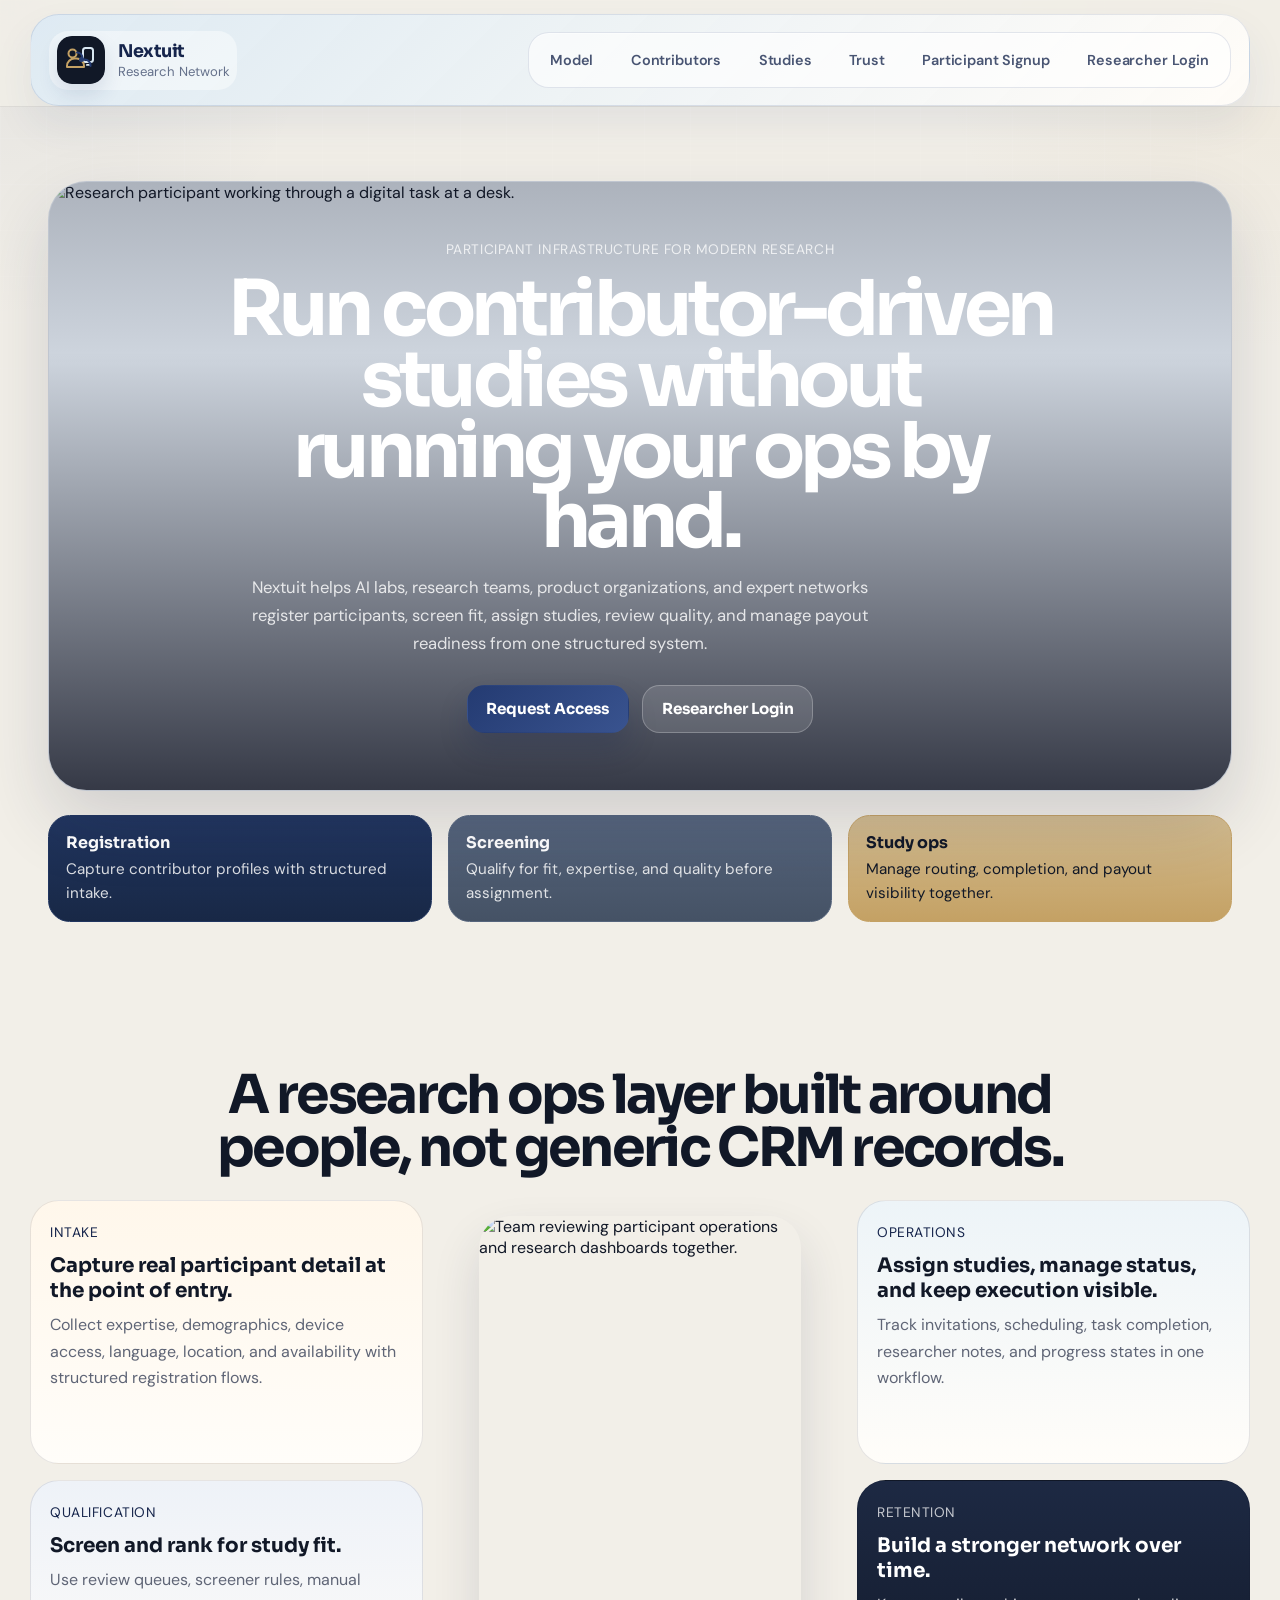
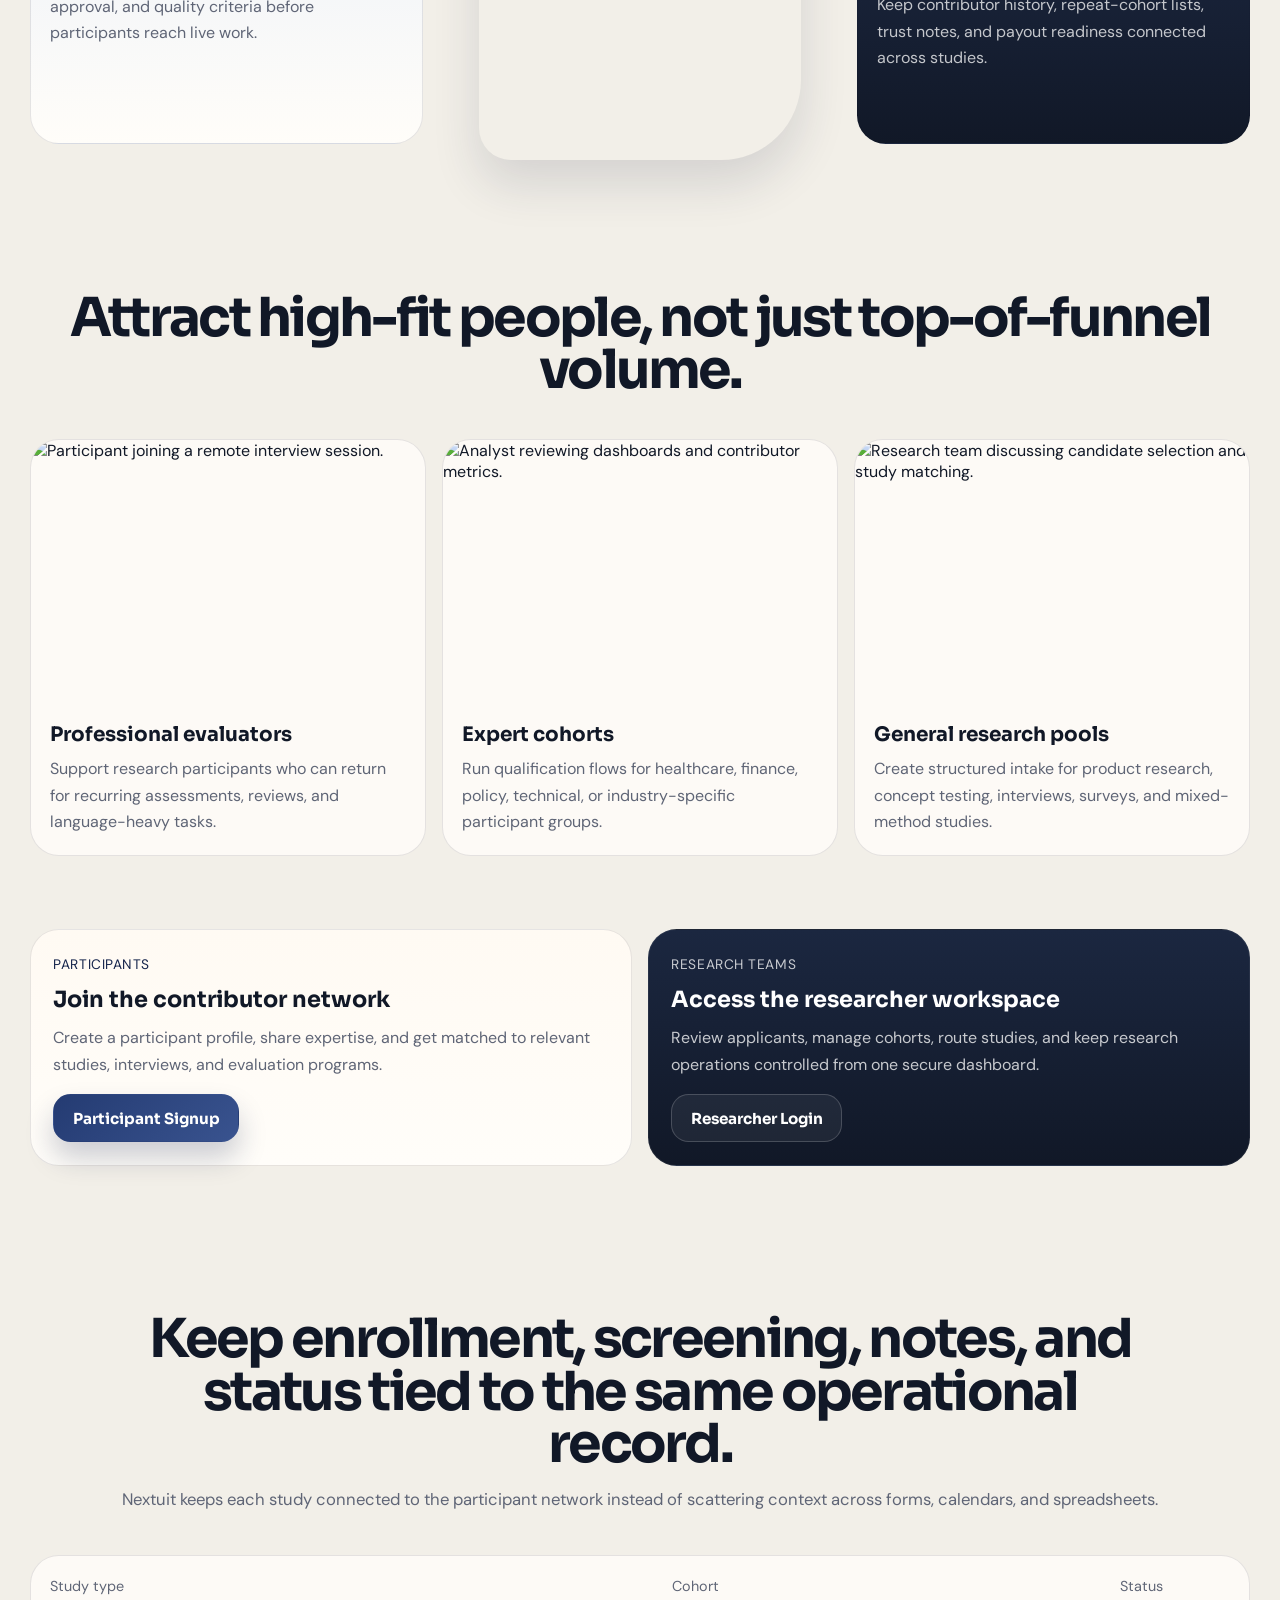
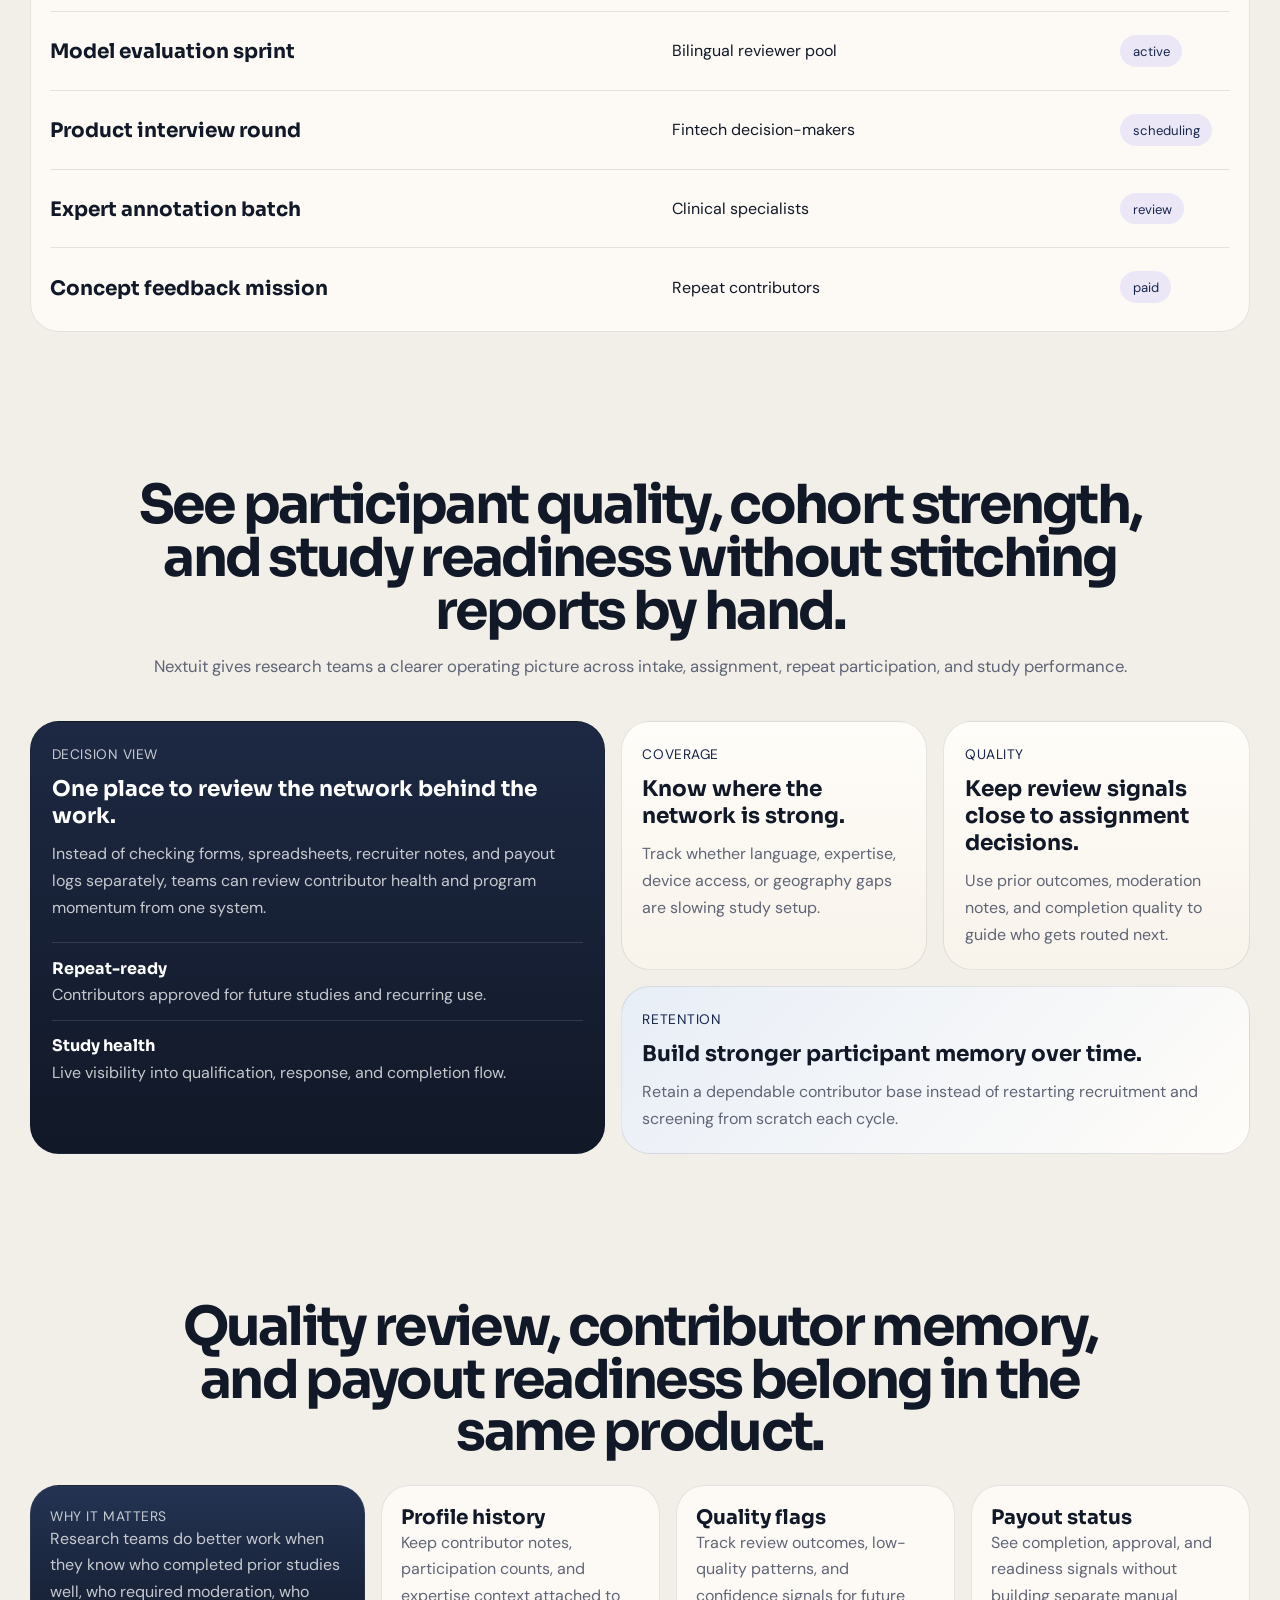
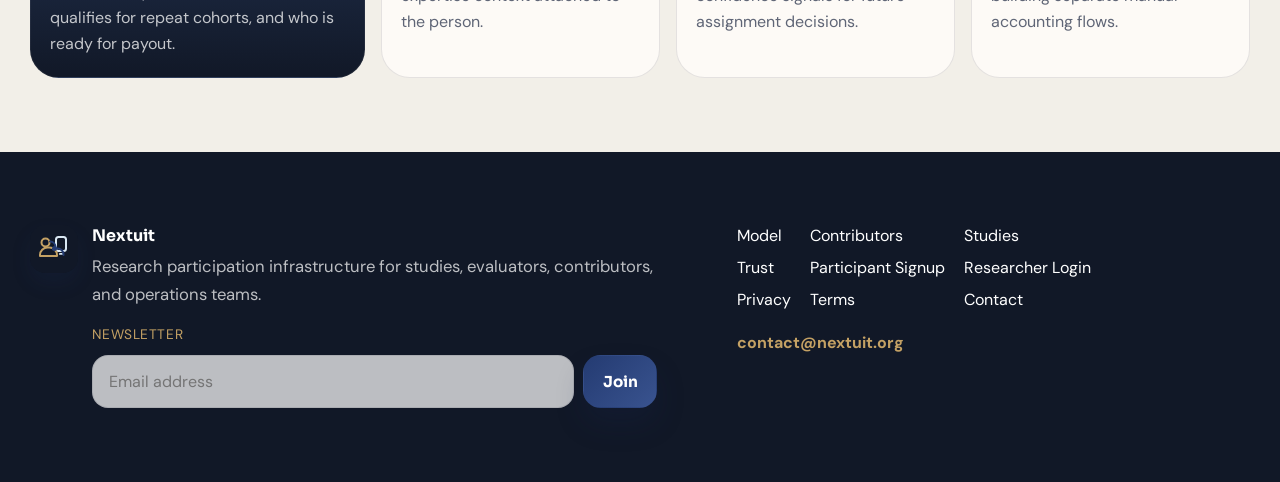
==== commit 4ccc323f: "Update index.html" ====
--- a/index.html
+++ b/index.html
@@ -286,7 +286,7 @@
         <a href="./terms.html">Terms</a>
         <a href="./contact.html">Contact</a>
         <div class="footer-contact-meta">
-          <a href="mailto:contact@Nextuit.com">contact@Nextuit.com</a>
+          <a href="mailto:contact@nextuit.org">contact@nextuit.org</a>
         </div>
       </div>
     </div>
